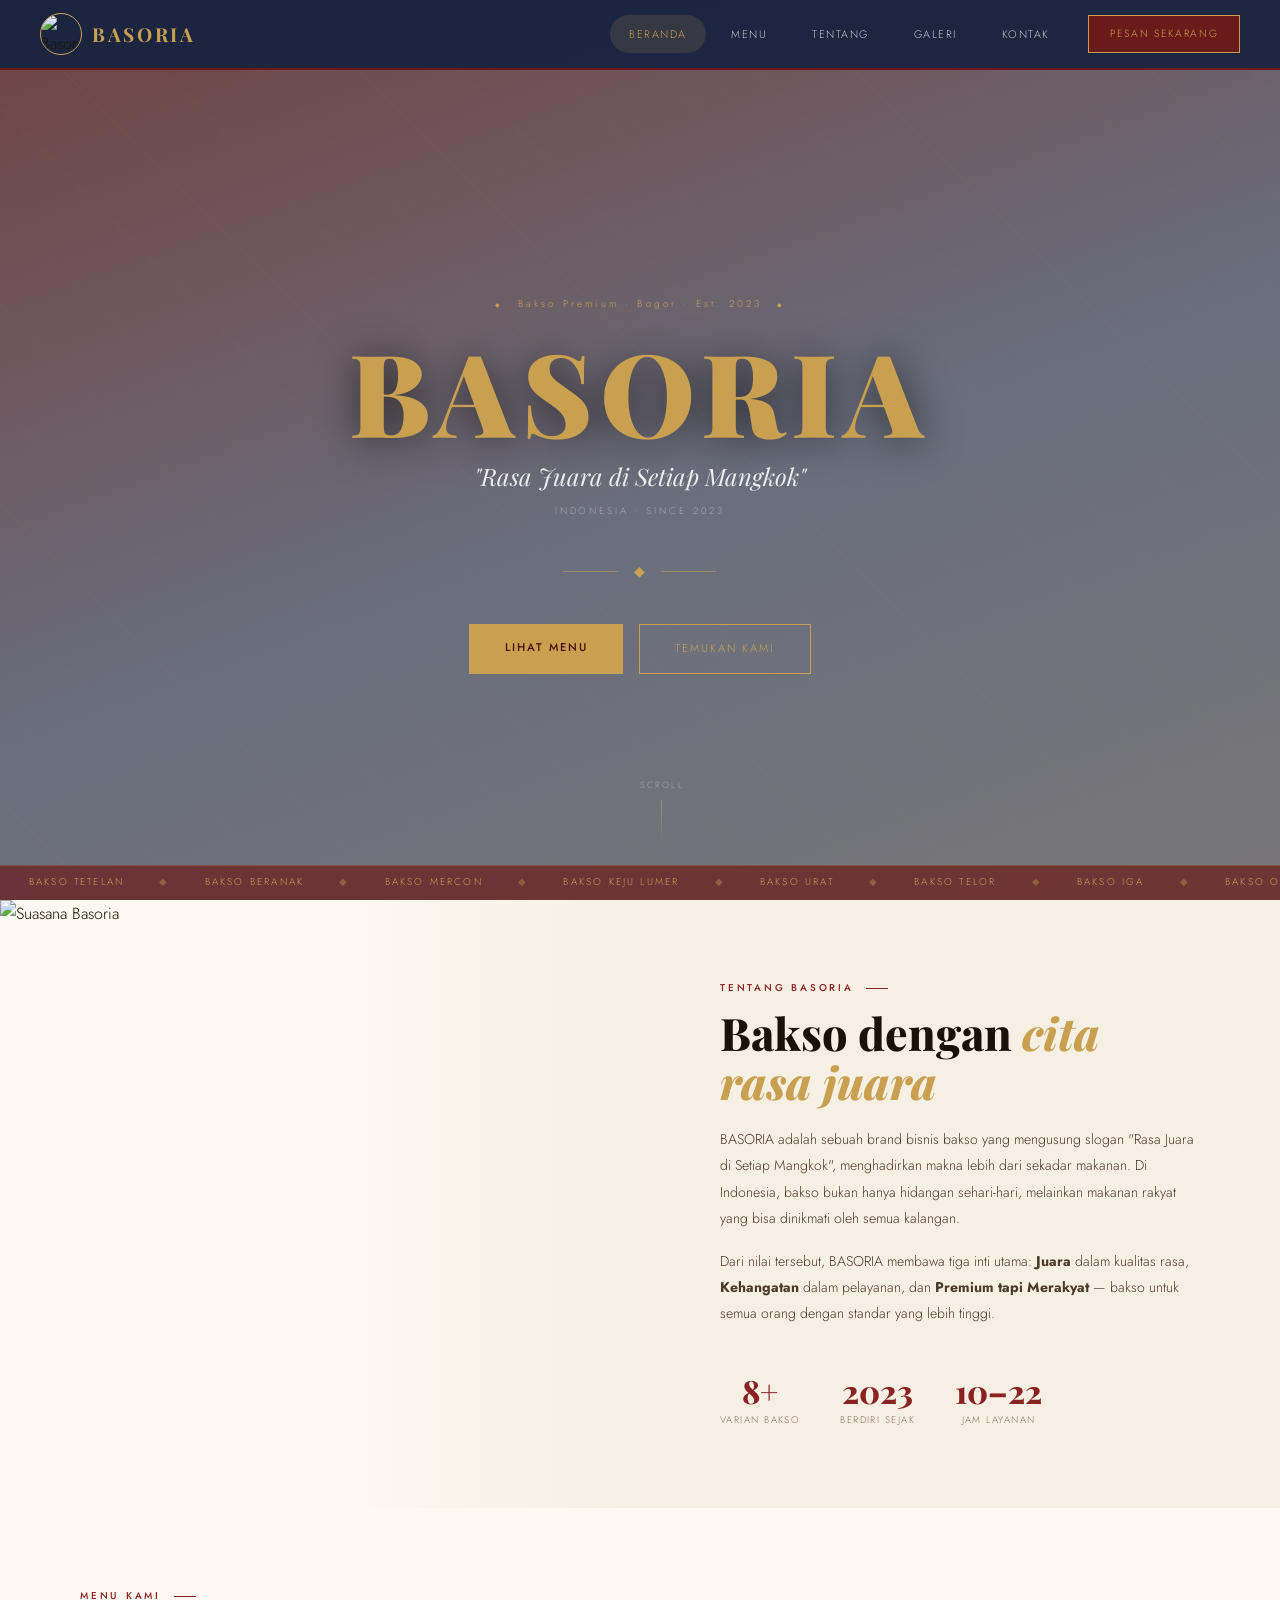
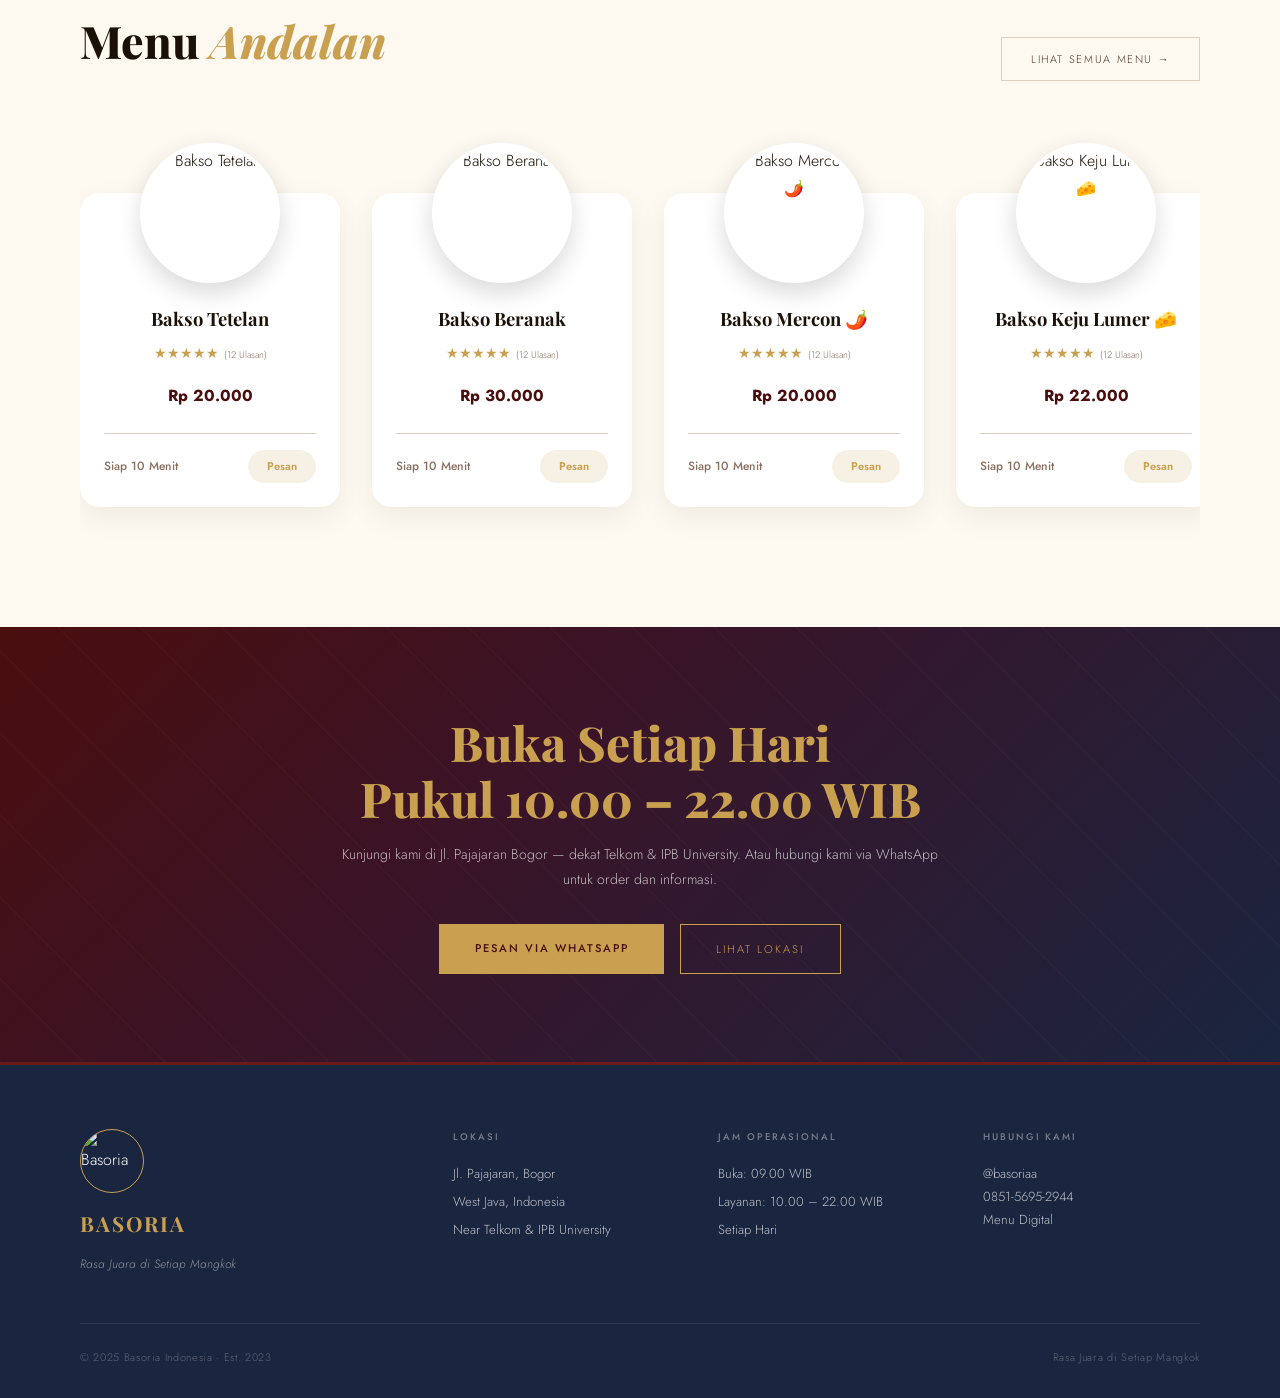
==== index.html @ 59b959d8 "first commit" ====
<!DOCTYPE html>
<html lang="id">
<head>
<meta charset="UTF-8">
<meta name="viewport" content="width=device-width, initial-scale=1.0">
<title>Basoria — Rasa Juara di Setiap Mangkok</title>
<meta name="description" content="Basoria bakso restaurant Bogor. Rasa Juara di Setiap Mangkok. Jl. Pajajaran dekat Telkom & IPB University.">
<link rel="preconnect" href="https://fonts.googleapis.com">
<link href="https://fonts.googleapis.com/css2?family=Playfair+Display:ital,wght@0,700;0,800;0,900;1,400;1,700&family=Jost:wght@300;400;500&display=swap" rel="stylesheet">
<link rel="stylesheet" href="style.css">
</head>
<body>

<!-- ── NAVBAR ── -->
<nav id="navbar">
  <a href="index.html" class="nav-logo-wrap">
    <img src="img/logo.png" alt="Basoria Logo" class="nav-logo-img">
    <span class="nav-brand-name">BASORIA</span>
  </a>
  <ul class="nav-links">
    <li><a href="index.html" class="active">BERANDA</a></li>
    <li><a href="menu.html">MENU</a></li>
    <li><a href="tentang.html">TENTANG</a></li>
    <li><a href="galeri.html">GALERI</a></li>
    <li><a href="kontak.html">KONTAK</a></li>
  </ul>
  <a href="https://wa.me/6285156952944" target="_blank" class="nav-cta">PESAN SEKARANG</a>
  <button class="nav-hamburger" id="hamburger" aria-label="Menu">
    <span></span><span></span><span></span>
  </button>
</nav>

<!-- ── HERO ── -->
<section class="hero">
  <!-- Background image (gambar_bergerak.PNG) dengan animasi zoom -->
  <div class="hero-bg"></div>
  <div class="hero-overlay"></div>
  <div class="hero-lines"></div>

  <div class="hero-content">
    <p class="hero-eyebrow">Bakso Premium · Bogor · Est. 2023</p>
    <h1 class="hero-title">BASORIA</h1>
    <p class="hero-tagline">"Rasa Juara di Setiap Mangkok"</p>
    <p class="hero-est">INDONESIA · SINCE 2023</p>
    <div class="hero-divider">
      <div class="hero-divider-line"></div>
      <span class="hero-divider-gem">◆</span>
      <div class="hero-divider-line"></div>
    </div>
    <div class="hero-cta-row">
      <a href="menu.html" class="btn-gold">LIHAT MENU</a>
      <a href="kontak.html" class="btn-outline-gold">TEMUKAN KAMI</a>
    </div>
  </div>

  <div class="hero-scroll">
    <span class="hero-scroll-label">SCROLL</span>
    <div class="hero-scroll-line"></div>
  </div>

  <!-- Marquee di bawah hero -->
  <div class="hero-marquee-wrap">
    <div class="hero-marquee-track">
      <span>BAKSO TETELAN</span><span class="dot">◆</span>
      <span>BAKSO BERANAK</span><span class="dot">◆</span>
      <span>BAKSO MERCON</span><span class="dot">◆</span>
      <span>BAKSO KEJU LUMER</span><span class="dot">◆</span>
      <span>BAKSO URAT</span><span class="dot">◆</span>
      <span>BAKSO TELOR</span><span class="dot">◆</span>
      <span>BAKSO IGA</span><span class="dot">◆</span>
      <span>BAKSO ORIGINAL</span><span class="dot">◆</span>
      <span>RASA JUARA DI SETIAP MANGKOK</span><span class="dot">◆</span>
      <span>BAKSO TETELAN</span><span class="dot">◆</span>
      <span>BAKSO BERANAK</span><span class="dot">◆</span>
      <span>BAKSO MERCON</span><span class="dot">◆</span>
      <span>BAKSO KEJU LUMER</span><span class="dot">◆</span>
      <span>BAKSO URAT</span><span class="dot">◆</span>
      <span>BAKSO TELOR</span><span class="dot">◆</span>
      <span>BAKSO IGA</span><span class="dot">◆</span>
      <span>BAKSO ORIGINAL</span><span class="dot">◆</span>
      <span>RASA JUARA DI SETIAP MANGKOK</span><span class="dot">◆</span>
    </div>
  </div>
</section>

<!-- ── ABOUT STRIP ── -->
<div class="about-strip">
  <!-- Kiri: foto suasana (gambar ke-2 = 23.png) -->
  <div class="about-strip-img">
    <img src="img/suasana.jpg" alt="Suasana Basoria">
    <div class="about-strip-img-overlay"></div>
  </div>
  <!-- Kanan: teks -->
  <div class="about-strip-body">
    <p class="eyebrow dark">TENTANG BASORIA</p>
    <h2 class="section-heading" style="margin-bottom:1.2rem;">Bakso dengan <em>cita rasa juara</em></h2>
    <p class="about-body-text">
      BASORIA adalah sebuah brand bisnis bakso yang mengusung slogan "Rasa Juara di Setiap Mangkok", menghadirkan makna lebih dari sekadar makanan. Di Indonesia, bakso bukan hanya hidangan sehari-hari, melainkan makanan rakyat yang bisa dinikmati oleh semua kalangan.
    </p>
    <p class="about-body-text">
      Dari nilai tersebut, BASORIA membawa tiga inti utama: <strong>Juara</strong> dalam kualitas rasa, <strong>Kehangatan</strong> dalam pelayanan, dan <strong>Premium tapi Merakyat</strong> — bakso untuk semua orang dengan standar yang lebih tinggi.
    </p>
    <div class="stats-row">
      <div class="stat-item"><div class="stat-num">8+</div><div class="stat-label">VARIAN BAKSO</div></div>
      <div class="stat-item"><div class="stat-num">2023</div><div class="stat-label">BERDIRI SEJAK</div></div>
      <div class="stat-item"><div class="stat-num">10–22</div><div class="stat-label">JAM LAYANAN</div></div>
    </div>
  </div>
</div>

<!-- ── MENU PREVIEW (tanpa harga) ── -->
<div class="menu-preview-section">
  <div class="menu-preview-header">
    <div>
      <p class="eyebrow dark">MENU KAMI</p>
      <h2 class="section-heading">Menu <em>Andalan</em></h2>
    </div>
    <a href="menu.html" class="btn-outline-dark">LIHAT SEMUA MENU →</a>
  </div>
  <div class="menu-preview-grid" id="dynamic-preview-container">
    <!-- Di-render oleh JavaScript dari LocalStorage (Bisa digulir horisontal) -->
  </div>
</div>

<!-- ── CTA BAND ── -->
<div class="cta-band">
  <div class="cta-band-bg"></div>
  <div class="cta-band-pattern"></div>
  <div class="cta-band-content">
    <h2>Buka Setiap Hari<br>Pukul 10.00 – 22.00 WIB</h2>
    <p>Kunjungi kami di Jl. Pajajaran Bogor — dekat Telkom &amp; IPB University. Atau hubungi kami via WhatsApp untuk order dan informasi.</p>
    <div class="cta-btn-row">
      <a href="https://wa.me/6285156952944" target="_blank" class="btn-gold">PESAN VIA WHATSAPP</a>
      <a href="kontak.html" class="btn-outline-gold">LIHAT LOKASI</a>
    </div>
  </div>
</div>

<!-- ── FOOTER ── -->
<footer class="site-footer">
  <div class="footer-grid">
    <div class="footer-brand">
      <img src="img/logo.png" alt="Basoria" class="footer-logo-img">
      <div class="footer-brand-name">BASORIA</div>
      <div class="footer-brand-tag">Rasa Juara di Setiap Mangkok</div>
    </div>
    <div class="footer-col">
      <h4>LOKASI</h4>
      <p>Jl. Pajajaran, Bogor</p>
      <p>West Java, Indonesia</p>
      <p>Near Telkom &amp; IPB University</p>
    </div>
    <div class="footer-col">
      <h4>JAM OPERASIONAL</h4>
      <p>Buka: 09.00 WIB</p>
      <p>Layanan: 10.00 – 22.00 WIB</p>
      <p>Setiap Hari</p>
    </div>
    <div class="footer-col">
      <h4>HUBUNGI KAMI</h4>
      <a href="https://instagram.com/basoriaa" target="_blank">@basoriaa</a>
      <a href="https://wa.me/6285156952944" target="_blank">0851-5695-2944</a>
      <a href="menu.html">Menu Digital</a>
    </div>
  </div>
  <div class="footer-hr"></div>
  <div class="footer-bottom">
    <span>© 2025 Basoria Indonesia · Est. 2023</span>
    <span>Rasa Juara di Setiap Mangkok</span>
  </div>
</footer>

<script src="menu-display.js"></script>
<script src="nav.js"></script>
</body>
</html>
---- style.css ----
/* ========================================
   BASORIA — style.css
   HTML + CSS utama, JS minimal
   ======================================== */

/* ── RESET ── */
*, *::before, *::after { margin: 0; padding: 0; box-sizing: border-box; }
html { scroll-behavior: smooth; }

:root {
  --maroon:      #6B1A1A;
  --maroon-dark: #4A0E0E;
  --maroon-mid:  #8B2222;
  --navy:        #1A2540;
  --navy-mid:    #243055;
  --gold:        #C9A050;
  --gold-light:  #E8C878;
  --cream:       #FDF8F0;
  --off-white:   #F5EFE4;
  --warm-gray:   #E8DDD0;
  --border:      #DDD0C0;
  --text-dark:   #1A1208;
  --text-mid:    #4A3828;
  --text-muted:  #8A7060;
  --white:       #ffffff;
  --font-display: 'Playfair Display', Georgia, serif;
  --font-body:    'Jost', sans-serif;
}

body {
  font-family: var(--font-body);
  font-weight: 300;
  color: var(--text-dark);
  background: var(--cream);
  line-height: 1.7;
  overflow-x: hidden;
}
a { text-decoration: none; color: inherit; }
img { display: block; max-width: 100%; }

/* ========================================
   NAVBAR
   ======================================== */
#navbar {
  position: fixed; top: 0; left: 0; right: 0; z-index: 1000;
  display: flex; align-items: center;
  padding: 0 2.5rem; height: 70px;
  background: rgba(26, 37, 64, 0.97);
  border-bottom: 2px solid var(--maroon);
  transition: background 0.4s;
}
#navbar.scrolled { background: rgba(74, 14, 14, 0.98); }

.nav-logo-wrap { display: flex; align-items: center; gap: 10px; margin-right: auto; text-decoration: none; }
.nav-logo-img  { width: 42px; height: 42px; border-radius: 50%; object-fit: cover; border: 1.5px solid var(--gold); }
.nav-brand-name { font-family: var(--font-display); font-size: 1.2rem; font-weight: 700; letter-spacing: 0.14em; color: var(--gold); }

.nav-links { display: flex; list-style: none; align-items: center; }
/* Sembunyikan elemen khusus mobile menu di desktop */
.mobile-nav-header, .mobile-nav-footer, .nav-links a span { display: none; }
.nav-links a {
  display: flex; align-items: center; justify-content: center;
  font-size: 0.68rem; letter-spacing: 0.14em; font-family: var(--font-body);
  color: rgba(255,255,255,0.75); 
  padding: 0 1.2rem; height: 38px;
  margin: 0 0.2rem; 
  border-radius: 20px; 
  position: relative;
  transition: color 0.3s ease;
  z-index: 1;
}
.nav-links a::before {
  content: ''; position: absolute; inset: 0;
  border-radius: 20px;
  background: rgba(201,160,80,0.15); /* Bubble gold transparant */
  transform: scale(0.5); opacity: 0;
  transition: transform 0.4s cubic-bezier(0.175, 0.885, 0.32, 1.275), opacity 0.3s ease;
  z-index: -1;
}
.nav-links a:hover, .nav-links a.active { color: var(--gold); }
.nav-links a:hover::before, .nav-links a.active::before { 
  transform: scale(1); opacity: 1; 
}

.nav-cta {
  background: var(--maroon); color: var(--gold);
  font-family: var(--font-body); font-size: 0.65rem; letter-spacing: 0.16em;
  padding: 0.55rem 1.3rem; border: 1px solid var(--gold);
  cursor: pointer; transition: background 0.2s; margin-left: 1rem;
  white-space: nowrap;
}
.nav-cta:hover { background: var(--maroon-mid); }

.nav-hamburger { display: none; flex-direction: column; gap: 5px; background: none; border: none; cursor: pointer; padding: 4px; margin-left: 0.8rem; }
.nav-hamburger span { display: block; width: 22px; height: 1.5px; background: var(--gold); transition: all 0.3s; }

/* ========================================
   HERO (index.html)
   ======================================== */
.hero {
  position: relative; height: 100vh; min-height: 580px;
  display: flex; align-items: center; justify-content: center;
  text-align: center; overflow: hidden; padding-top: 70px;
}

/* Real background image with zoom animation */
.hero-bg {
  position: absolute; inset: 0;
  background-image: url('img/hero-bg.jpg');
  background-size: cover; background-position: center;
  animation: heroBgZoom 14s ease-in-out infinite alternate;
}
@keyframes heroBgZoom { from { transform: scale(1.08); } to { transform: scale(1.0); } }

/* Dark overlay so text is readable */
.hero-overlay {
  position: absolute; inset: 0;
  background: linear-gradient(
    160deg,
    rgba(74,14,14,0.78) 0%,
    rgba(26,37,64,0.65) 55%,
    rgba(10,10,20,0.55) 100%
  );
}

/* Subtle diagonal gold lines overlay */
.hero-lines {
  position: absolute; inset: 0; pointer-events: none;
  background-image: repeating-linear-gradient(
    45deg,
    rgba(201,160,80,0.03) 0px, rgba(201,160,80,0.03) 1px,
    transparent 1px, transparent 70px
  );
}

/* Animated marquee text at bottom of hero */
.hero-marquee-wrap {
  position: absolute; bottom: 0; left: 0; right: 0;
  overflow: hidden; background: rgba(107,26,26,0.7);
  border-top: 1px solid rgba(201,160,80,0.25);
  padding: 0.55rem 0;
}
.hero-marquee-track {
  display: flex; width: max-content;
  animation: marqueeRun 22s linear infinite;
}
.hero-marquee-track span { font-size: 0.62rem; letter-spacing: 0.22em; color: var(--gold); padding: 0 1.8rem; white-space: nowrap; }
.hero-marquee-track .dot { color: rgba(201,160,80,0.4); padding: 0 0.4rem; }
@keyframes marqueeRun { from { transform: translateX(0); } to { transform: translateX(-50%); } }

/* Hero content */
.hero-content { position: relative; z-index: 2; color: white; max-width: 680px; padding: 1rem; }

.hero-eyebrow {
  font-size: 0.62rem; letter-spacing: 0.32em; color: var(--gold);
  display: flex; align-items: center; justify-content: center; gap: 0.9rem;
  margin-bottom: 1.5rem;
  animation: fadeUp 1s 0.2s both;
}
.hero-eyebrow::before, .hero-eyebrow::after { content: '◆'; font-size: 0.38rem; }

.hero-title {
  font-family: var(--font-display);
  font-size: clamp(3.8rem, 9vw, 7.5rem);
  font-weight: 900; line-height: 0.92; letter-spacing: 0.06em;
  color: var(--gold);
  text-shadow: 0 3px 40px rgba(0,0,0,0.6);
  margin-bottom: 0.8rem;
  animation: fadeUp 1s 0.35s both;
}
.hero-tagline {
  font-family: var(--font-display);
  font-size: clamp(1rem, 2.5vw, 1.5rem);
  font-style: italic; font-weight: 400;
  color: rgba(255,255,255,0.88); margin-bottom: 0.4rem;
  animation: fadeUp 1s 0.5s both;
}
.hero-est {
  font-size: 0.6rem; letter-spacing: 0.3em; color: rgba(255,255,255,0.4);
  margin-bottom: 2.5rem;
  animation: fadeUp 1s 0.6s both;
}
.hero-divider {
  display: flex; align-items: center; justify-content: center; gap: 1rem;
  margin-bottom: 2.5rem;
  animation: fadeUp 1s 0.65s both;
}
.hero-divider-line { width: 55px; height: 1px; background: rgba(201,160,80,0.5); }
.hero-divider-gem { color: var(--gold); font-size: 0.9rem; }

.hero-cta-row {
  display: flex; gap: 1rem; justify-content: center; flex-wrap: wrap;
  animation: fadeUp 1s 0.8s both;
}

/* Scroll indicator */
.hero-scroll {
  position: absolute; bottom: 3.5rem; left: 50%; transform: translateX(-50%);
  z-index: 2; display: flex; flex-direction: column; align-items: center; gap: 0.5rem;
  animation: fadeUp 1s 1.1s both;
}
.hero-scroll-label { font-size: 0.56rem; letter-spacing: 0.25em; color: rgba(255,255,255,0.35); }
.hero-scroll-line {
  width: 1px; height: 44px;
  background: linear-gradient(to bottom, rgba(201,160,80,0.6), transparent);
  animation: scrollPulse 2s ease-in-out infinite;
}
@keyframes scrollPulse { 0%,100%{opacity:0.4} 50%{opacity:1} }

@keyframes fadeUp { from{opacity:0;transform:translateY(26px)} to{opacity:1;transform:translateY(0)} }

/* ========================================
   BUTTONS
   ======================================== */
.btn-gold {
  display: inline-block; background: var(--gold); color: var(--maroon-dark);
  font-family: var(--font-body); font-size: 0.7rem; letter-spacing: 0.18em; font-weight: 500;
  padding: 0.9rem 2.2rem; border: none; cursor: pointer; transition: background 0.2s, transform 0.2s;
}
.btn-gold:hover { background: var(--gold-light); transform: translateY(-2px); }

.btn-outline-gold {
  display: inline-block; border: 1px solid var(--gold); color: var(--gold);
  font-family: var(--font-body); font-size: 0.7rem; letter-spacing: 0.18em;
  padding: 0.9rem 2.2rem; transition: background 0.2s;
}
.btn-outline-gold:hover { background: rgba(201,160,80,0.12); }

.btn-maroon {
  display: inline-block; background: var(--maroon); color: var(--gold);
  font-family: var(--font-body); font-size: 0.7rem; letter-spacing: 0.18em; font-weight: 500;
  padding: 0.9rem 2.2rem; border: 1px solid rgba(201,160,80,0.3); cursor: pointer; transition: background 0.2s;
}
.btn-maroon:hover { background: var(--maroon-mid); }

.btn-outline-dark {
  display: inline-block; border: 1px solid var(--border); color: var(--text-mid);
  font-family: var(--font-body); font-size: 0.68rem; letter-spacing: 0.15em;
  padding: 0.75rem 1.8rem; transition: all 0.2s;
}
.btn-outline-dark:hover { background: var(--text-dark); color: white; }

/* ========================================
   MARQUEE STRIP (standalone)
   ======================================== */
.marquee-strip {
  background: var(--maroon); overflow: hidden;
  padding: 0.88rem 0;
  border-top: 1px solid rgba(201,160,80,0.3);
  border-bottom: 1px solid rgba(201,160,80,0.3);
}
.marquee-track { display: flex; width: max-content; animation: marqueeRun 26s linear infinite; }
.marquee-track span { font-size: 0.62rem; letter-spacing: 0.22em; color: var(--gold); padding: 0 1.8rem; white-space: nowrap; }
.marquee-track .dot { color: rgba(201,160,80,0.4); padding: 0 0.4rem; }

/* ========================================
   PAGE BANNER (sub pages)
   ======================================== */
.page-banner {
  position: relative; height: 50vh; min-height: 360px;
  display: flex; align-items: flex-end;
  padding: 3.5rem 5rem; margin-top: 70px; overflow: hidden;
}
.page-banner-img {
  position: absolute; inset: 0;
  width: 100%; height: 100%; object-fit: cover;
  transform: scale(1.06); transition: transform 8s ease;
}
.page-banner-img.loaded { transform: scale(1); }
.page-banner-overlay {
  position: absolute; inset: 0;
  background: linear-gradient(to right, rgba(74,14,14,0.85) 0%, rgba(26,37,64,0.65) 60%, rgba(10,10,20,0.40) 100%);
}
.page-banner-fallback {
  position: absolute; inset: 0;
  background: linear-gradient(135deg, var(--maroon-dark) 0%, #3A1428 50%, var(--navy) 100%);
}
.page-banner-content { position: relative; z-index: 2; color: white; }
.page-banner-eyebrow {
  font-size: 0.62rem; letter-spacing: 0.28em; color: var(--gold);
  margin-bottom: 0.7rem; display: flex; align-items: center; gap: 0.8rem;
}
.page-banner-eyebrow::before { content: ''; display: block; width: 22px; height: 1px; background: var(--gold); }
.page-banner-title {
  font-family: var(--font-display);
  font-size: clamp(2.4rem, 5vw, 4.5rem);
  font-weight: 800; line-height: 1.05; color: white;
}
.page-banner-title em { font-style: italic; color: var(--gold); }

/* ========================================
   SECTION UTILITIES
   ======================================== */
.section-cream    { padding: 5rem; background: var(--cream); }
.section-white    { padding: 5rem; background: var(--white); }
.section-offwhite { padding: 5rem; background: var(--off-white); }
.section-maroon   { padding: 5rem; background: var(--maroon-dark); color: white; }
.section-navy     { padding: 5rem; background: var(--navy); color: white; }

.eyebrow {
  font-size: 0.62rem; letter-spacing: 0.28em; color: var(--gold);
  font-weight: 500; margin-bottom: 0.7rem;
  display: flex; align-items: center; gap: 0.8rem;
}
.eyebrow::after { content: ''; display: block; width: 22px; height: 1px; background: var(--gold); }
.eyebrow.dark { color: var(--maroon-mid); }
.eyebrow.dark::after { background: var(--maroon-mid); }

.section-heading {
  font-family: var(--font-display);
  font-size: clamp(2rem, 3.5vw, 2.9rem);
  font-weight: 800; line-height: 1.1; margin-bottom: 1rem;
}
.section-heading em { font-style: italic; color: var(--gold); }
.section-heading.light { color: white; }

/* ========================================
   HOME — ABOUT STRIP
   ======================================== */
.about-strip { display: grid; grid-template-columns: 1fr 1fr; min-height: 520px; }

.about-strip-img {
  position: relative; overflow: hidden;
}
.about-strip-img img {
  width: 100%; height: 100%; object-fit: cover;
  transition: transform 6s ease;
}
.about-strip-img:hover img { transform: scale(1.04); }
.about-strip-img-overlay {
  position: absolute; inset: 0;
  background: linear-gradient(to right, transparent 55%, var(--off-white) 100%);
  pointer-events: none;
}

.about-strip-body {
  padding: 5rem; background: var(--off-white);
  display: flex; flex-direction: column; justify-content: center;
}
.about-body-text { font-size: 0.88rem; color: var(--text-mid); line-height: 1.88; margin-bottom: 1rem; }

.stats-row { display: flex; gap: 2.5rem; margin-top: 2rem; }
.stat-item { text-align: center; }
.stat-num { font-family: var(--font-display); font-size: 2rem; font-weight: 800; color: var(--maroon-mid); line-height: 1; }
.stat-label { font-size: 0.6rem; letter-spacing: 0.15em; color: var(--text-muted); margin-top: 0.3rem; }

/* ========================================
   HOME — MENU PREVIEW (no price)
   ======================================== */
.menu-preview-section { padding: 5rem; background: var(--cream); }
.menu-preview-header {
  display: flex; justify-content: space-between; align-items: flex-end; margin-bottom: 3rem;
}
.menu-preview-grid { 
  display: flex; 
  gap: 2rem; 
  overflow-x: auto; 
  padding-bottom: 2.5rem;
  padding-top: 4rem; /* Ruang untuk gambar yang mencuat */
  scroll-snap-type: x mandatory;
  scroll-behavior: smooth;
  -webkit-overflow-scrolling: touch;
  scrollbar-width: none; /* Firefox */
  -ms-overflow-style: none; /* IE/Edge */
}
.menu-preview-grid::-webkit-scrollbar { display: none; /* Chrome/Safari */ }

.menu-card-preview {
  flex: 0 0 260px;
  scroll-snap-align: center;
  background: white; 
  border-radius: 20px;
  box-shadow: 0 10px 30px rgba(0,0,0,0.06);
  transition: transform 0.4s ease, box-shadow 0.4s ease;
  display: flex;
  flex-direction: column;
  align-items: center;
  text-align: center;
  position: relative;
}
.menu-card-preview:hover { transform: translateY(-8px); box-shadow: 0 18px 40px rgba(107,26,26,0.12); }

.menu-card-preview-img {
  width: 140px; 
  height: 140px; 
  border-radius: 50%;
  margin-top: -50px; /* Memuat gambar keluar dari card! */
  box-shadow: 0 10px 25px rgba(0,0,0,0.15);
  background: white;
  border: 4px solid white;
  overflow: hidden;
  position: relative;
  z-index: 2;
}
.menu-card-preview-img img {
  width: 100%; height: 100%; object-fit: cover;
  transition: transform 0.6s ease;
}
.menu-card-preview:hover .menu-card-preview-img img { transform: scale(1.1); }

.menu-card-preview-body { padding: 1.2rem 1.5rem 1.5rem; width: 100%; }

.menu-card-preview-name {
  font-family: var(--font-display); font-size: 1.15rem; font-weight: 700;
  color: var(--text-dark); margin-bottom: 0.3rem;
}
.mcp-stars { margin-bottom: 1rem; }
.mcp-price { font-size: 1rem; font-weight: 700; color: var(--maroon-dark); margin-bottom: 1.5rem; }

.mcp-footer {
  display: flex; justify-content: space-between; align-items: center;
  border-top: 1px solid var(--border); padding-top: 1rem;
}
.mcp-time { font-size: 0.75rem; color: var(--text-muted); font-weight: 500; }
.mcp-btn {
  background: rgba(201,160,80,0.15); color: var(--gold);
  font-weight: 600; font-size: 0.7rem; padding: 0.45rem 1.2rem;
  border-radius: 20px; transition: all 0.3s ease;
}
.mcp-btn:hover { background: var(--gold); color: white; }
.badge {
  display: inline-block; font-size: 0.55rem; letter-spacing: 0.15em;
  padding: 2px 8px; margin-top: 0.6rem;
}
.badge-red   { background: var(--maroon);    color: var(--gold); }
.badge-navy  { background: var(--navy);      color: var(--gold-light); }
.badge-gold  { background: var(--gold);      color: var(--maroon-dark); }

/* ========================================
   CTA BAND
   ======================================== */
.cta-band {
  position: relative; padding: 5.5rem 3rem;
  display: flex; align-items: center; justify-content: center;
  text-align: center; overflow: hidden;
}
.cta-band-bg {
  position: absolute; inset: 0;
  background: linear-gradient(135deg, var(--maroon-dark) 0%, #3A1428 40%, var(--navy) 100%);
}
.cta-band-pattern {
  position: absolute; inset: 0; opacity: 0.06;
  background-image: repeating-linear-gradient(45deg, var(--gold) 0, var(--gold) 1px, transparent 1px, transparent 58px);
}
.cta-band-content { position: relative; z-index: 2; color: white; max-width: 620px; }
.cta-band-content h2 {
  font-family: var(--font-display);
  font-size: clamp(1.8rem, 4vw, 3rem); font-weight: 800;
  color: var(--gold); line-height: 1.15; margin-bottom: 1rem;
}
.cta-band-content p { font-size: 0.88rem; color: rgba(255,255,255,0.7); line-height: 1.8; margin-bottom: 2rem; }
.cta-btn-row { display: flex; gap: 1rem; justify-content: center; flex-wrap: wrap; }

/* ========================================
   FULL MENU PAGE
   ======================================== */
.menu-tabs { display: flex; gap: 0; border-bottom: 2px solid var(--warm-gray); margin-bottom: 3rem; }
.tab-btn {
  font-family: var(--font-body); font-size: 0.68rem; letter-spacing: 0.14em;
  padding: 1rem 1.8rem; border: none; background: none; cursor: pointer;
  color: var(--text-muted); border-bottom: 2px solid transparent; margin-bottom: -2px;
  transition: all 0.2s;
}
.tab-btn.active, .tab-btn:hover { color: var(--maroon-mid); border-bottom-color: var(--maroon); }

.menu-full-grid { 
  display: grid; 
  grid-template-columns: repeat(auto-fill, minmax(260px, 1fr)); 
  gap: 4rem 2.5rem; /* Menambah gap vertikal untuk ruang gambar mencuat */
  background: transparent; 
  padding-top: 3.5rem; /* Ruang untuk baris pertama agar gambar tidak terpotong */
}
.menu-full-card { 
  background: white; 
  border-radius: 20px;
  border: 1px solid rgba(0,0,0,0.04);
  box-shadow: 0 4px 20px rgba(0,0,0,0.04);
  transition: transform 0.4s cubic-bezier(0.16, 1, 0.3, 1), box-shadow 0.4s ease; 
  display: flex;
  flex-direction: column;
  align-items: center;
  text-align: center;
  position: relative;
}
.menu-full-card:hover { 
  transform: translateY(-8px); 
  box-shadow: 0 18px 40px rgba(107,26,26,0.12); 
}
.menu-full-card-img {
  width: 130px; 
  height: 130px; 
  border-radius: 50%;
  margin-top: -45px; /* Gambar mencuat */
  box-shadow: 0 10px 25px rgba(0,0,0,0.15);
  background: white;
  border: 4px solid white;
  overflow: hidden;
  position: relative;
  z-index: 2;
}
.menu-full-card-img img { 
  width: 100%; height: 100%; object-fit: cover; 
  transition: transform 0.6s ease; 
}
.menu-full-card:hover .menu-full-card-img img { transform: scale(1.1); }

.menu-full-card-body { padding: 1.2rem 1.5rem 1.5rem; width: 100%; }

.mfc-top { display: flex; flex-direction: column; align-items: center; margin-bottom: 0.8rem; }
.mfc-name { font-family: var(--font-display); font-size: 1.2rem; font-weight: 700; line-height: 1.2; color: var(--text-dark); margin-bottom: 0.5rem; }
.mfc-price { font-size: 1rem; font-weight: 700; color: var(--maroon-dark); margin-bottom: 0.8rem; }
.mfc-desc { font-size: 0.78rem; color: var(--text-muted); line-height: 1.6; margin-bottom: 1rem; min-height: 2.5rem; }

.mfc-footer {
  display: flex; justify-content: space-between; align-items: center;
  border-top: 1px solid var(--border); padding-top: 1rem; margin-top: 0.5rem;
}
.mfc-time { font-size: 0.72rem; color: var(--text-muted); font-weight: 500; }
.mfc-btn {
  background: rgba(201,160,80,0.15); color: var(--gold);
  font-weight: 600; font-size: 0.7rem; padding: 0.4rem 1rem;
  border-radius: 20px; transition: all 0.3s ease;
}
.mfc-btn:hover { background: var(--gold); color: white; }

/* Menu list style (topping + minuman) */
.menu-list-row {
  display: flex; justify-content: space-between; align-items: center;
  padding: 1.2rem 1rem; border-bottom: 1px solid var(--border);
  transition: background 0.3s ease, padding-left 0.3s ease, box-shadow 0.3s ease;
  border-radius: 8px; margin-bottom: 0.4rem;
}
.menu-list-row:last-child { border-bottom: 1px solid var(--border); }
.menu-list-row:hover {
  background: white;
  padding-left: 1.5rem;
  box-shadow: 0 6px 15px rgba(0,0,0,0.05);
  border-color: transparent;
}
.menu-list-name { font-family: var(--font-display); font-size: 1.1rem; font-weight: 600; color: var(--maroon-dark); }
.menu-list-price { font-size: 0.85rem; font-weight: 500; color: var(--maroon-dark); background: rgba(201,160,80,0.2); padding: 0.3rem 0.7rem; border-radius: 12px; }

/* ========================================
   ABOUT PAGE — SPLIT CONTENT
   ======================================== */
.about-content-split { display: grid; grid-template-columns: 1fr 1fr; gap: 5rem; align-items: center; }

.about-img-frame { position: relative; }
.about-img-frame img { width: 100%; aspect-ratio: 4/5; object-fit: cover; display: block; }
.about-img-frame::after {
  content: ''; position: absolute;
  top: 1.2rem; left: 1.2rem; right: -1.2rem; bottom: -1.2rem;
  border: 1px solid var(--border); z-index: -1;
}

.about-body-full h2 { font-family: var(--font-display); font-size: clamp(1.8rem,3vw,2.6rem); font-weight: 800; line-height: 1.15; margin-bottom: 1.5rem; }
.about-body-full h2 em { font-style: italic; color: var(--gold); }
.about-body-full p { font-size: 0.88rem; color: var(--text-mid); line-height: 1.88; margin-bottom: 1rem; }

.values-grid { display: grid; grid-template-columns: repeat(3,1fr); gap: 1.5rem; margin-top: 2rem; }
.value-card { padding: 1.8rem; border: 1px solid rgba(201,160,80,0.2); text-align: center; }
.value-icon { font-size: 1.8rem; margin-bottom: 0.8rem; }
.value-title { font-family: var(--font-display); font-size: 1.1rem; font-weight: 700; color: var(--gold); margin-bottom: 0.6rem; }
.value-text  { font-size: 0.8rem; color: rgba(255,255,255,0.65); line-height: 1.7; }

.stats-band { display: grid; grid-template-columns: repeat(4,1fr); gap: 2rem; text-align: center; }
.stats-band-item .num { font-family: var(--font-display); font-size: 2.8rem; font-weight: 800; color: var(--gold); line-height: 1; }
.stats-band-item .lbl { font-size: 0.62rem; letter-spacing: 0.2em; color: rgba(255,255,255,0.45); margin-top: 0.4rem; }

/* ========================================
   GALLERY PAGE (PINTEREST MASONRY LAYOUT)
   ======================================== */
.gallery-grid {
  display: block; 
  column-count: 3; 
  column-gap: 1.2rem;
  background: transparent;
}
.gallery-cell { 
  break-inside: avoid; 
  margin-bottom: 1.2rem; 
  border-radius: 12px;
  overflow: hidden; 
  background: var(--warm-gray); 
  box-shadow: 0 6px 20px rgba(0,0,0,0.06);
}
.gallery-cell img {
  width: 100%; height: auto; display: block;
  transition: transform 0.5s ease, opacity 0.3s;
}
.gallery-cell:hover img { transform: scale(1.06); opacity: 0.9; }

/* ========================================
   CONTACT PAGE
   ======================================== */
.contact-row {
  display: grid;
  grid-template-columns: 1fr 1fr;
  gap: 4rem;
  align-items: center;
  max-width: 1100px;
  margin: 0 auto 8rem;
}
.contact-row.reverse { direction: rtl; }
.contact-row.reverse > * { direction: ltr; }

.contact-media {
  background: var(--off-white);
  padding: 2.5rem;
  border-radius: 40px;
  display: flex;
  justify-content: center;
  align-items: center;
}
.contact-media-inner {
  width: 100%;
  border-radius: 20px;
  overflow: hidden;
  box-shadow: 0 20px 40px rgba(0,0,0,0.1);
  background: white;
}
.contact-media img { width: 100%; display: block; }

.contact-text h2 {
  font-family: var(--font-display);
  font-size: 2.6rem;
  font-weight: 800;
  color: var(--text-dark);
  line-height: 1.1;
  margin-bottom: 1.5rem;
}
.contact-text p {
  font-size: 1rem;
  color: var(--text-muted);
  line-height: 1.7;
  margin-bottom: 2rem;
}
.contact-btn {
  display: inline-block;
  background: var(--maroon);
  color: var(--gold);
  padding: 0.8rem 2rem;
  border-radius: 30px;
  font-weight: 700;
  font-size: 0.8rem;
  letter-spacing: 0.05em;
  transition: transform 0.3s ease;
}
.contact-btn:hover { transform: scale(1.05); background: var(--maroon-dark); }

/* Form Styles untuk Kontak */
.form-group { margin-bottom: 1.5rem; text-align: left; }
.form-group label { display: block; font-size: 0.7rem; letter-spacing: 0.1em; color: var(--text-muted); margin-bottom: 0.6rem; font-weight: 600; text-transform: uppercase; }
.form-group input,
.form-group textarea,
.form-group select {
  width: 100%; padding: 1rem 1.2rem; display: block;
  border: 1px solid rgba(0,0,0,0.08); background: #fbfbfb;
  border-radius: 12px;
  font-family: var(--font-body); font-size: 0.95rem;
  color: var(--text-dark); outline: none; transition: all 0.3s ease;
  box-sizing: border-box;
}
.form-group input:focus,
.form-group textarea:focus,
.form-group select:focus { 
  border-color: var(--maroon-mid); 
  background: white;
  box-shadow: 0 5px 15px rgba(107,26,26,0.05);
}
.btn-submit-full {
  width: 100%; padding: 1.1rem; background: var(--maroon); color: var(--gold);
  border: none; cursor: pointer; border-radius: 12px;
  font-family: var(--font-body); font-size: 0.75rem; letter-spacing: 0.15em; font-weight: 700;
  transition: all 0.3s ease; margin-top: 1rem;
}
.btn-submit-full:hover { background: var(--maroon-dark); transform: translateY(-2px); box-shadow: 0 8px 20px rgba(107,26,26,0.2); }

@media (max-width: 960px) {
  .contact-row, .contact-row.reverse { grid-template-columns: 1fr; gap: 2rem; direction: ltr; margin-bottom: 4rem; }
  .contact-media { padding: 1.5rem; border-radius: 24px; }
  .contact-text h2 { font-size: 2rem; }
}


/* Map Card UI */
.map-card {
  max-width: 1000px;
  margin: 0 auto;
  border-radius: 20px;
  overflow: hidden;
  box-shadow: 0 10px 40px rgba(0,0,0,0.08);
  border: 1px solid rgba(0,0,0,0.04);
  transition: transform 0.4s ease, box-shadow 0.4s ease;
}
.map-card:hover {
  transform: translateY(-5px);
  box-shadow: 0 15px 50px rgba(107,26,26,0.12);
}

/* ========================================
   FOOTER
   ======================================== */
.site-footer {
  background: var(--navy); color: white;
  padding: 4rem 5rem 2rem;
  border-top: 3px solid var(--maroon);
}
.footer-grid { display: grid; grid-template-columns: 1.5fr 1fr 1fr 1fr; gap: 3rem; margin-bottom: 3rem; }
.footer-brand { display: flex; flex-direction: column; gap: 0.8rem; }
.footer-logo-img { width: 64px; height: 64px; border-radius: 50%; object-fit: cover; border: 1.5px solid var(--gold); }
.footer-brand-name { font-family: var(--font-display); font-size: 1.3rem; font-weight: 700; color: var(--gold); letter-spacing: 0.1em; }
.footer-brand-tag  { font-size: 0.75rem; color: rgba(255,255,255,0.5); font-style: italic; }
.footer-col h4 { font-size: 0.6rem; letter-spacing: 0.2em; color: rgba(255,255,255,0.4); margin-bottom: 1.1rem; font-weight: 500; }
.footer-col p   { font-size: 0.82rem; color: rgba(255,255,255,0.72); line-height: 1.75; margin-bottom: 0.3rem; }
.footer-col a   { display: block; font-size: 0.82rem; color: rgba(255,255,255,0.72); line-height: 1.75; transition: color 0.2s; }
.footer-col a:hover { color: var(--gold); }
.footer-hr      { height: 1px; background: rgba(255,255,255,0.08); margin-bottom: 1.5rem; }
.footer-bottom  { display: flex; justify-content: space-between; font-size: 0.68rem; color: rgba(255,255,255,0.3); letter-spacing: 0.06em; }

/* ========================================
   RESPONSIVE
   ======================================== */
/* Backdrop Overlay */
.nav-overlay {
  position: fixed; inset: 0;
  background: rgba(0,0,0,0.6);
  z-index: 950;
  opacity: 0; pointer-events: none;
  transition: opacity 0.4s ease;
}
.nav-overlay.active { opacity: 1; pointer-events: auto; }

@media (max-width: 960px) {
  #navbar { padding: 0 1.2rem; }
  
  .nav-links { 
    display: flex; flex-direction: column;
    position: fixed; top: 0; right: -100%; bottom: 0;
    width: 85%; max-width: 380px;
    background: white; 
    z-index: 1001;
    padding: 2rem;
    transition: right 0.5s cubic-bezier(0.16, 1, 0.3, 1);
    box-shadow: -10px 0 30px rgba(0,0,0,0.1);
    list-style: none; /* Reset list style */
  }
  .nav-links.open { right: 0; }
  
  /* Mobile Header inside Side Drawer */
  .nav-links li.mobile-nav-header {
    display: flex; justify-content: space-between; align-items: center;
    margin-bottom: 2.5rem; width: 100%;
    list-style: none;
  }
  .nav-links li.mobile-nav-header .nav-brand-name { color: var(--maroon-dark); font-size: 1.2rem; line-height: 1; margin: 0; }
  .close-btn { 
    background: none; border: none; font-size: 2rem; color: var(--text-dark); cursor: pointer; padding: 0;
    line-height: 1; display: flex; align-items: center; justify-content: center; height: 1.2rem;
  }

  .nav-links li { width: 100%; list-style: none; }
  .nav-links a { 
    display: flex; justify-content: space-between; align-items: center;
    height: auto; padding: 1.2rem 1rem; margin: 0; border-radius: 12px; 
    border-bottom: 1px solid rgba(0,0,0,0.05);
    font-size: 1.4rem; font-weight: 500; font-family: var(--font-display);
    color: var(--text-dark); letter-spacing: 0; transition: all 0.3s ease;
    cursor: pointer; /* Ensure cursor is pointer */
  }
  .nav-links li { width: 100%; list-style: none; display: block; }
  .nav-links a span { display: inline; font-size: 1.8rem; font-weight: 300; color: rgba(0,0,0,0.2); }
  .nav-links a::before { display: none; }
  .nav-links a:hover, .nav-links a.active { 
    background: rgba(107,26,26,0.05); 
    color: var(--maroon); 
    padding-left: 1.5rem;
  }
  
  /* Mobile Footer inside Side Drawer */
  .nav-links li.mobile-nav-footer {
    display: block; margin-top: auto; padding-top: 2rem;
    list-style: none;
  }
  .nav-links li.mobile-nav-footer p { font-size: 0.85rem; color: var(--text-muted); line-height: 1.6; margin-bottom: 2rem; text-align: left; }
  .mobile-nav-btns { display: flex; gap: 1rem; }
  .mobile-nav-btns a { 
    flex: 1; justify-content: center; font-size: 0.75rem; padding: 0.8rem; border-radius: 25px; 
    font-family: var(--font-body); font-weight: 600; border: 1px solid var(--border);
    height: auto; border-bottom: none; /* override previous a styles */
  }
  .mobile-nav-btns a:hover { padding-left: 0.8rem; background: var(--off-white); }
  .btn-join { background: var(--maroon-dark); color: white !important; border: none !important; }
  .btn-signin { background: white; color: var(--text-dark) !important; }

  .nav-hamburger { display: flex; z-index: 1002; }
  .nav-cta { font-size: 0.6rem; padding: 0.45rem 0.9rem; margin-right: 1rem; z-index: 1002; }
  
  .hero-title { font-size: clamp(3rem,10vw,5rem); }
  .about-strip { grid-template-columns: 1fr; }
  .about-strip-img { height: 300px; }
  .about-strip-img-overlay { background: linear-gradient(to bottom, transparent 60%, var(--off-white) 100%); }
  .about-strip-body { padding: 3rem 1.5rem; }
  .menu-preview-section, .section-cream, .section-white, .section-offwhite, .section-maroon, .section-navy { padding: 3rem 1.5rem; }
  .menu-preview-header { flex-direction: column; align-items: flex-start; gap: 1rem; }
  .menu-full-grid { grid-template-columns: 1fr; }
  .about-content-split { grid-template-columns: 1fr; gap: 2.5rem; }
  .about-img-frame::after { display: none; }
  .values-grid { grid-template-columns: 1fr; }
  .stats-band { grid-template-columns: repeat(2,1fr); }
  .gallery-grid { column-count: 2; }
  .contact-split { grid-template-columns: 1fr; }
  .contact-info, .contact-form-wrap { padding: 3rem 1.5rem; }
  .site-footer { padding: 3rem 1.5rem 1.5rem; }
  .footer-grid { grid-template-columns: 1fr 1fr; gap: 2rem; }
  .page-banner { padding: 3rem 1.5rem; }
}

body.no-scroll { overflow: hidden; }
body.no-scroll .nav-hamburger,
body.no-scroll .nav-cta {
  opacity: 0;
  pointer-events: none;
  transition: opacity 0.3s ease;
}
@media (max-width: 540px) {
  .footer-grid { grid-template-columns: 1fr; }
  .stats-band { grid-template-columns: repeat(2,1fr); gap: 1.2rem; }
  .gallery-grid { column-count: 1; }
}

/* ========================================
   ANIMATIONS
   ======================================== */
.fade-up {
  opacity: 0;
  transform: translateY(30px);
  transition: opacity 0.8s cubic-bezier(0.16, 1, 0.3, 1), transform 0.8s cubic-bezier(0.16, 1, 0.3, 1);
}
.fade-up.visible {
  opacity: 1;
  transform: translateY(0);
}

/* Delay modifiers */
.delay-100 { transition-delay: 100ms; }
.delay-200 { transition-delay: 200ms; }
.delay-300 { transition-delay: 300ms; }

/* ========================================
   ADMIN DASHBOARD STYLES
   ======================================== */
.admin-container {
  padding: 8rem 5rem 5rem;
  background: var(--cream);
  min-height: 100vh;
}
.admin-header {
  display: flex;
  justify-content: space-between;
  align-items: center;
  margin-bottom: 2rem;
}
.admin-card {
  background: white;
  border: 1px solid var(--border);
  padding: 2rem;
  margin-bottom: 2rem;
}
.admin-table {
  width: 100%;
  border-collapse: collapse;
  font-size: 0.85rem;
}
.admin-table th, .admin-table td {
  padding: 1rem;
  text-align: left;
  border-bottom: 1px solid var(--border);
}
.admin-table th {
  background: var(--off-white);
  font-weight: 500;
  color: var(--maroon-mid);
  letter-spacing: 0.05em;
}
.admin-table td img {
  width: 50px;
  height: 50px;
  object-fit: cover;
  border-radius: 4px;
}
.action-btn {
  padding: 0.4rem 0.8rem;
  font-size: 0.7rem;
  cursor: pointer;
  border: none;
  font-family: var(--font-body);
  letter-spacing: 0.1em;
}
.btn-edit { background: var(--navy); color: white; margin-right: 0.5rem; }
.btn-delete { background: var(--maroon); color: white; }

.modal {
  display: none;
  position: fixed; inset: 0;
  background: rgba(0,0,0,0.6);
  z-index: 1000;
  align-items: center;
  justify-content: center;
}
.modal.active { display: flex; }
.modal-content {
  background: white;
  padding: 2rem;
  width: 100%;
  max-width: 500px;
  border-top: 4px solid var(--maroon);
}
.modal-content h3 {
  font-family: var(--font-display);
  font-size: 1.5rem;
  margin-bottom: 1.5rem;
}
.btn-row { display: flex; gap: 1rem; margin-top: 1.5rem; }
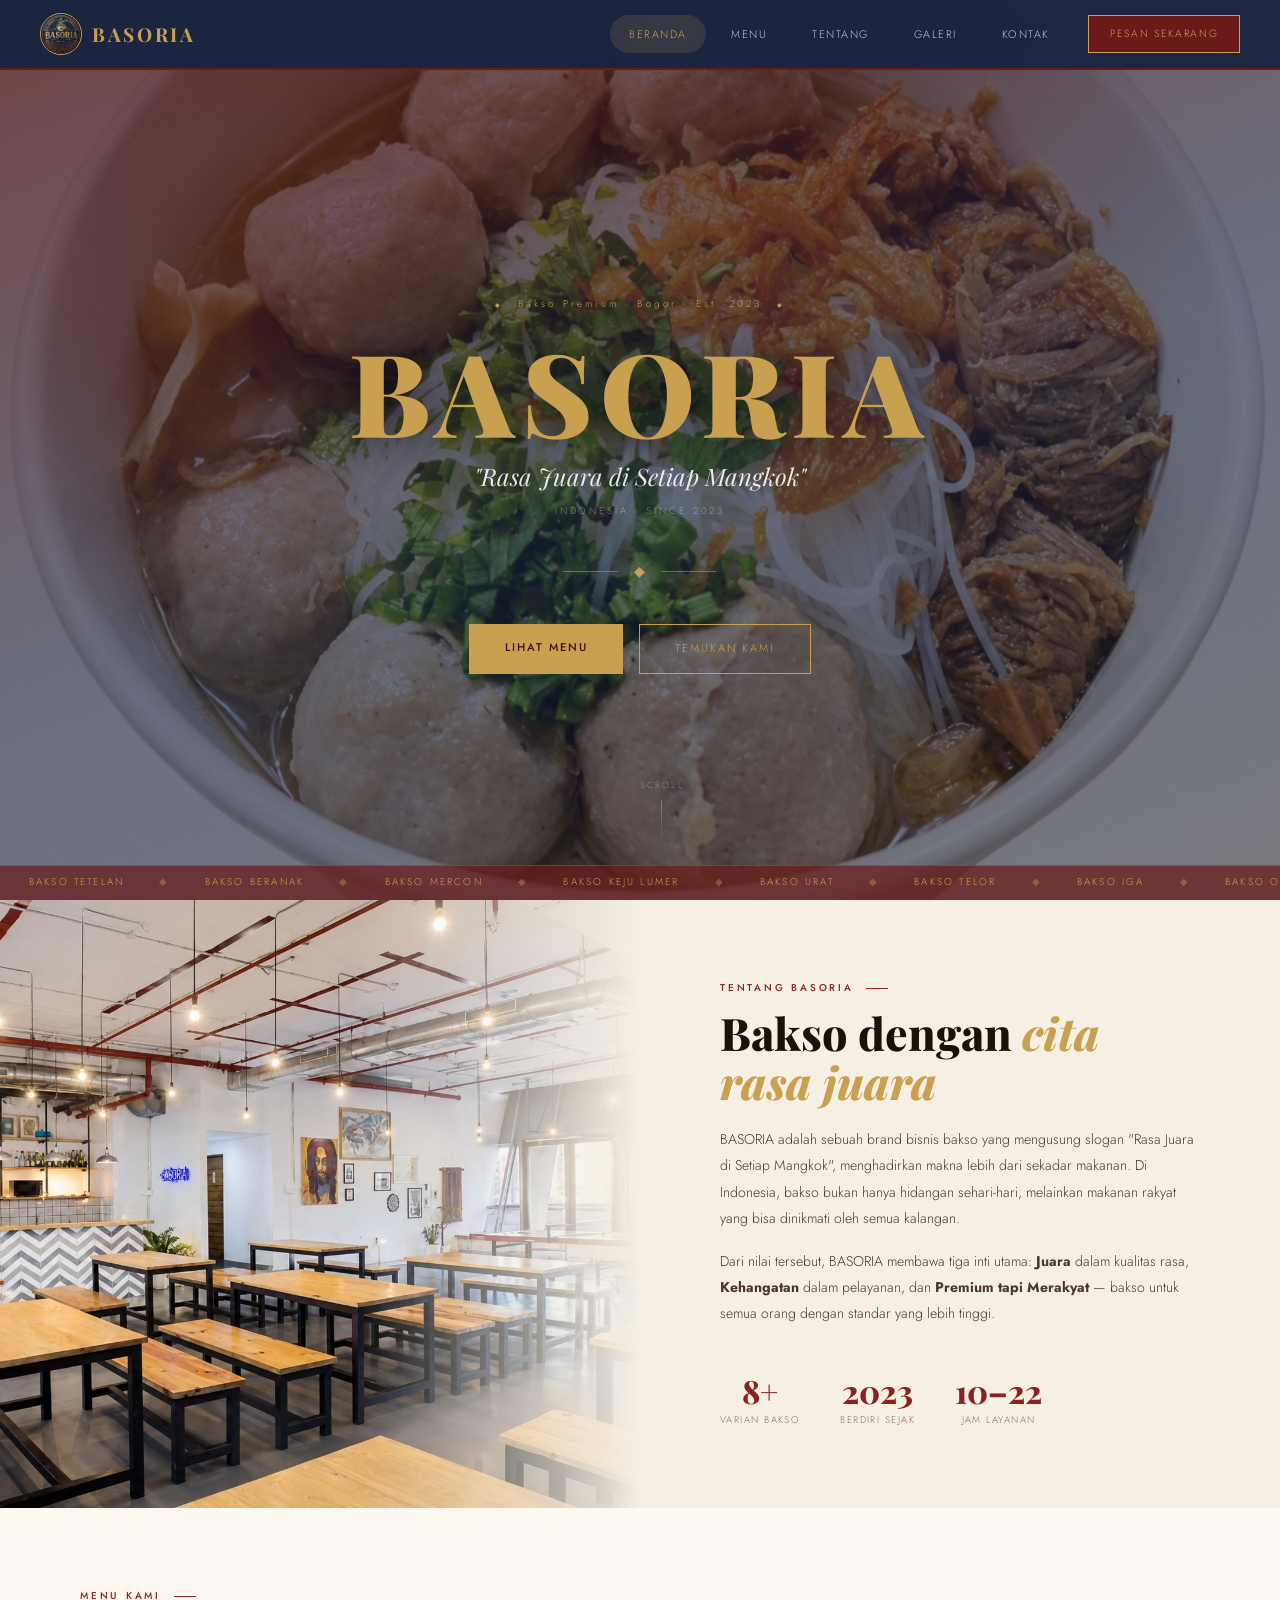
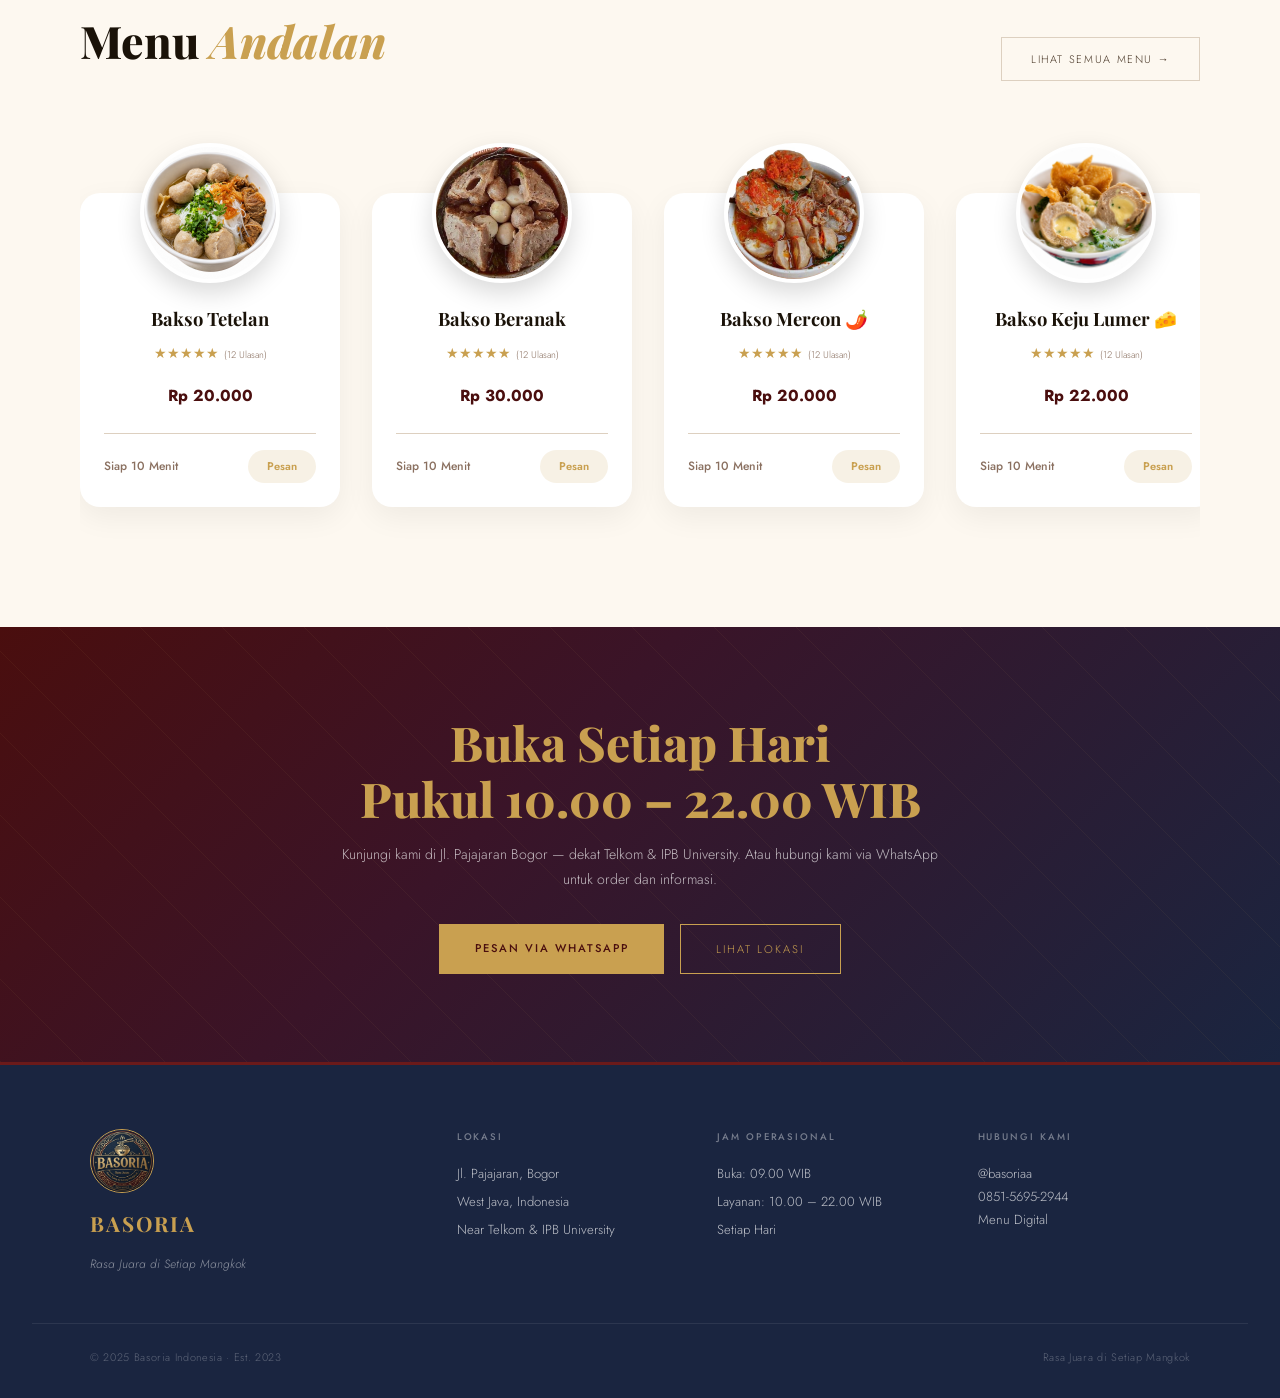
==== commit 22e5e093: "update terakhir" ====
--- a/index.html
+++ b/index.html
@@ -1,176 +1,196 @@
 <!DOCTYPE html>
 <html lang="id">
+
 <head>
-<meta charset="UTF-8">
-<meta name="viewport" content="width=device-width, initial-scale=1.0">
-<title>Basoria — Rasa Juara di Setiap Mangkok</title>
-<meta name="description" content="Basoria bakso restaurant Bogor. Rasa Juara di Setiap Mangkok. Jl. Pajajaran dekat Telkom & IPB University.">
-<link rel="preconnect" href="https://fonts.googleapis.com">
-<link href="https://fonts.googleapis.com/css2?family=Playfair+Display:ital,wght@0,700;0,800;0,900;1,400;1,700&family=Jost:wght@300;400;500&display=swap" rel="stylesheet">
-<link rel="stylesheet" href="style.css">
+  <meta charset="UTF-8">
+  <meta name="viewport" content="width=device-width, initial-scale=1.0">
+  <title>Basoria — Rasa Juara di Setiap Mangkok</title>
+  <meta name="description"
+    content="Basoria bakso restaurant Bogor. Rasa Juara di Setiap Mangkok. Jl. Pajajaran dekat Telkom & IPB University.">
+  <link rel="preconnect" href="https://fonts.googleapis.com">
+  <link
+    href="https://fonts.googleapis.com/css2?family=Playfair+Display:ital,wght@0,700;0,800;0,900;1,400;1,700&family=Jost:wght@300;400;500&display=swap"
+    rel="stylesheet">
+  <link rel="stylesheet" href="apps/css/style.css">
 </head>
+
 <body>
 
-<!-- ── NAVBAR ── -->
-<nav id="navbar">
-  <a href="index.html" class="nav-logo-wrap">
-    <img src="img/logo.png" alt="Basoria Logo" class="nav-logo-img">
-    <span class="nav-brand-name">BASORIA</span>
-  </a>
-  <ul class="nav-links">
-    <li><a href="index.html" class="active">BERANDA</a></li>
-    <li><a href="menu.html">MENU</a></li>
-    <li><a href="tentang.html">TENTANG</a></li>
-    <li><a href="galeri.html">GALERI</a></li>
-    <li><a href="kontak.html">KONTAK</a></li>
-  </ul>
-  <a href="https://wa.me/6285156952944" target="_blank" class="nav-cta">PESAN SEKARANG</a>
-  <button class="nav-hamburger" id="hamburger" aria-label="Menu">
-    <span></span><span></span><span></span>
-  </button>
-</nav>
+  <!-- ── NAVBAR ── -->
+  <nav id="navbar">
+    <a href="index.html" class="nav-logo-wrap">
+      <img src="public/header menu menu/LOGOBASORIA.PNG" alt="Basoria Logo" class="nav-logo-img">
+      <span class="nav-brand-name">BASORIA</span>
+    </a>
+    <ul class="nav-links">
+      <li><a href="index.html" class="active">BERANDA</a></li>
+      <li><a href="apps/menu.html">MENU</a></li>
+      <li><a href="apps/tentang.html">TENTANG</a></li>
+      <li><a href="apps/galeri.html">GALERI</a></li>
+      <li><a href="apps/kontak.html">KONTAK</a></li>
+    </ul>
+    <a href="https://wa.me/6285156952944" target="_blank" class="nav-cta">PESAN SEKARANG</a>
+    <button class="nav-hamburger" id="hamburger" aria-label="Menu">
+      <span></span><span></span><span></span>
+    </button>
+  </nav>
 
-<!-- ── HERO ── -->
-<section class="hero">
-  <!-- Background image (gambar_bergerak.PNG) dengan animasi zoom -->
-  <div class="hero-bg"></div>
-  <div class="hero-overlay"></div>
-  <div class="hero-lines"></div>
+  <!-- ── HERO ── -->
+  <section class="hero">
+    <!-- Background image (gambar_bergerak.PNG) dengan animasi zoom -->
+    <div class="hero-bg"></div>
+    <div class="hero-overlay"></div>
+    <div class="hero-lines"></div>
 
-  <div class="hero-content">
-    <p class="hero-eyebrow">Bakso Premium · Bogor · Est. 2023</p>
-    <h1 class="hero-title">BASORIA</h1>
-    <p class="hero-tagline">"Rasa Juara di Setiap Mangkok"</p>
-    <p class="hero-est">INDONESIA · SINCE 2023</p>
-    <div class="hero-divider">
-      <div class="hero-divider-line"></div>
-      <span class="hero-divider-gem">◆</span>
-      <div class="hero-divider-line"></div>
+    <div class="hero-content">
+      <p class="hero-eyebrow">Bakso Premium · Bogor · Est. 2023</p>
+      <h1 class="hero-title">BASORIA</h1>
+      <p class="hero-tagline">"Rasa Juara di Setiap Mangkok"</p>
+      <p class="hero-est">INDONESIA · SINCE 2023</p>
+      <div class="hero-divider">
+        <div class="hero-divider-line"></div>
+        <span class="hero-divider-gem">◆</span>
+        <div class="hero-divider-line"></div>
+      </div>
+      <div class="hero-cta-row">
+        <a href="apps/menu.html" class="btn-gold">LIHAT MENU</a>
+        <a href="apps/kontak.html" class="btn-outline-gold">TEMUKAN KAMI</a>
+      </div>
     </div>
-    <div class="hero-cta-row">
-      <a href="menu.html" class="btn-gold">LIHAT MENU</a>
-      <a href="kontak.html" class="btn-outline-gold">TEMUKAN KAMI</a>
+
+    <div class="hero-scroll">
+      <span class="hero-scroll-label">SCROLL</span>
+      <div class="hero-scroll-line"></div>
+    </div>
+
+    <!-- Marquee di bawah hero -->
+    <div class="hero-marquee-wrap">
+      <div class="hero-marquee-track">
+        <span>BAKSO TETELAN</span><span class="dot">◆</span>
+        <span>BAKSO BERANAK</span><span class="dot">◆</span>
+        <span>BAKSO MERCON</span><span class="dot">◆</span>
+        <span>BAKSO KEJU LUMER</span><span class="dot">◆</span>
+        <span>BAKSO URAT</span><span class="dot">◆</span>
+        <span>BAKSO TELOR</span><span class="dot">◆</span>
+        <span>BAKSO IGA</span><span class="dot">◆</span>
+        <span>BAKSO ORIGINAL</span><span class="dot">◆</span>
+        <span>RASA JUARA DI SETIAP MANGKOK</span><span class="dot">◆</span>
+        <span>BAKSO TETELAN</span><span class="dot">◆</span>
+        <span>BAKSO BERANAK</span><span class="dot">◆</span>
+        <span>BAKSO MERCON</span><span class="dot">◆</span>
+        <span>BAKSO KEJU LUMER</span><span class="dot">◆</span>
+        <span>BAKSO URAT</span><span class="dot">◆</span>
+        <span>BAKSO TELOR</span><span class="dot">◆</span>
+        <span>BAKSO IGA</span><span class="dot">◆</span>
+        <span>BAKSO ORIGINAL</span><span class="dot">◆</span>
+        <span>RASA JUARA DI SETIAP MANGKOK</span><span class="dot">◆</span>
+      </div>
+    </div>
+  </section>
+
+  <!-- ── ABOUT STRIP ── -->
+  <div class="about-strip">
+    <!-- Kiri: foto suasana (gambar ke-2 = 23.png) -->
+    <div class="about-strip-img">
+      <img src="public/header menu menu/beranda_tentang.PNG" alt="Suasana Basoria">
+      <div class="about-strip-img-overlay"></div>
+    </div>
+    <!-- Kanan: teks -->
+    <div class="about-strip-body">
+      <p class="eyebrow dark">TENTANG BASORIA</p>
+      <h2 class="section-heading" style="margin-bottom:1.2rem;">Bakso dengan <em>cita rasa juara</em></h2>
+      <p class="about-body-text">
+        BASORIA adalah sebuah brand bisnis bakso yang mengusung slogan "Rasa Juara di Setiap Mangkok", menghadirkan
+        makna lebih dari sekadar makanan. Di Indonesia, bakso bukan hanya hidangan sehari-hari, melainkan makanan rakyat
+        yang bisa dinikmati oleh semua kalangan.
+      </p>
+      <p class="about-body-text">
+        Dari nilai tersebut, BASORIA membawa tiga inti utama: <strong>Juara</strong> dalam kualitas rasa,
+        <strong>Kehangatan</strong> dalam pelayanan, dan <strong>Premium tapi Merakyat</strong> — bakso untuk semua
+        orang dengan standar yang lebih tinggi.
+      </p>
+      <div class="stats-row">
+        <div class="stat-item">
+          <div class="stat-num">8+</div>
+          <div class="stat-label">VARIAN BAKSO</div>
+        </div>
+        <div class="stat-item">
+          <div class="stat-num">2023</div>
+          <div class="stat-label">BERDIRI SEJAK</div>
+        </div>
+        <div class="stat-item">
+          <div class="stat-num">10–22</div>
+          <div class="stat-label">JAM LAYANAN</div>
+        </div>
+      </div>
     </div>
   </div>
 
-  <div class="hero-scroll">
-    <span class="hero-scroll-label">SCROLL</span>
-    <div class="hero-scroll-line"></div>
+  <!-- ── MENU PREVIEW (tanpa harga) ── -->
+  <div class="menu-preview-section">
+    <div class="menu-preview-header">
+      <div>
+        <p class="eyebrow dark">MENU KAMI</p>
+        <h2 class="section-heading">Menu <em>Andalan</em></h2>
+      </div>
+      <a href="apps/menu.html" class="btn-outline-dark">LIHAT SEMUA MENU →</a>
+    </div>
+    <div class="menu-preview-grid" id="dynamic-preview-container">
+      <!-- Di-render oleh JavaScript dari LocalStorage (Bisa digulir horisontal) -->
+    </div>
   </div>
 
-  <!-- Marquee di bawah hero -->
-  <div class="hero-marquee-wrap">
-    <div class="hero-marquee-track">
-      <span>BAKSO TETELAN</span><span class="dot">◆</span>
-      <span>BAKSO BERANAK</span><span class="dot">◆</span>
-      <span>BAKSO MERCON</span><span class="dot">◆</span>
-      <span>BAKSO KEJU LUMER</span><span class="dot">◆</span>
-      <span>BAKSO URAT</span><span class="dot">◆</span>
-      <span>BAKSO TELOR</span><span class="dot">◆</span>
-      <span>BAKSO IGA</span><span class="dot">◆</span>
-      <span>BAKSO ORIGINAL</span><span class="dot">◆</span>
-      <span>RASA JUARA DI SETIAP MANGKOK</span><span class="dot">◆</span>
-      <span>BAKSO TETELAN</span><span class="dot">◆</span>
-      <span>BAKSO BERANAK</span><span class="dot">◆</span>
-      <span>BAKSO MERCON</span><span class="dot">◆</span>
-      <span>BAKSO KEJU LUMER</span><span class="dot">◆</span>
-      <span>BAKSO URAT</span><span class="dot">◆</span>
-      <span>BAKSO TELOR</span><span class="dot">◆</span>
-      <span>BAKSO IGA</span><span class="dot">◆</span>
-      <span>BAKSO ORIGINAL</span><span class="dot">◆</span>
-      <span>RASA JUARA DI SETIAP MANGKOK</span><span class="dot">◆</span>
+  <!-- ── CTA BAND ── -->
+  <div class="cta-band">
+    <div class="cta-band-bg"></div>
+    <div class="cta-band-pattern"></div>
+    <div class="cta-band-content">
+      <h2>Buka Setiap Hari<br>Pukul 10.00 – 22.00 WIB</h2>
+      <p>Kunjungi kami di Jl. Pajajaran Bogor — dekat Telkom &amp; IPB University. Atau hubungi kami via WhatsApp untuk
+        order dan informasi.</p>
+      <div class="cta-btn-row">
+        <a href="https://wa.me/6285156952944" target="_blank" class="btn-gold">PESAN VIA WHATSAPP</a>
+        <a href="apps/kontak.html" class="btn-outline-gold">LIHAT LOKASI</a>
+      </div>
     </div>
   </div>
-</section>
 
-<!-- ── ABOUT STRIP ── -->
-<div class="about-strip">
-  <!-- Kiri: foto suasana (gambar ke-2 = 23.png) -->
-  <div class="about-strip-img">
-    <img src="img/suasana.jpg" alt="Suasana Basoria">
-    <div class="about-strip-img-overlay"></div>
-  </div>
-  <!-- Kanan: teks -->
-  <div class="about-strip-body">
-    <p class="eyebrow dark">TENTANG BASORIA</p>
-    <h2 class="section-heading" style="margin-bottom:1.2rem;">Bakso dengan <em>cita rasa juara</em></h2>
-    <p class="about-body-text">
-      BASORIA adalah sebuah brand bisnis bakso yang mengusung slogan "Rasa Juara di Setiap Mangkok", menghadirkan makna lebih dari sekadar makanan. Di Indonesia, bakso bukan hanya hidangan sehari-hari, melainkan makanan rakyat yang bisa dinikmati oleh semua kalangan.
-    </p>
-    <p class="about-body-text">
-      Dari nilai tersebut, BASORIA membawa tiga inti utama: <strong>Juara</strong> dalam kualitas rasa, <strong>Kehangatan</strong> dalam pelayanan, dan <strong>Premium tapi Merakyat</strong> — bakso untuk semua orang dengan standar yang lebih tinggi.
-    </p>
-    <div class="stats-row">
-      <div class="stat-item"><div class="stat-num">8+</div><div class="stat-label">VARIAN BAKSO</div></div>
-      <div class="stat-item"><div class="stat-num">2023</div><div class="stat-label">BERDIRI SEJAK</div></div>
-      <div class="stat-item"><div class="stat-num">10–22</div><div class="stat-label">JAM LAYANAN</div></div>
+  <!-- ── FOOTER ── -->
+  <footer class="site-footer">
+    <div class="footer-grid">
+      <div class="footer-brand">
+        <img src="public/header menu menu/LOGOBASORIA.PNG" alt="Basoria" class="footer-logo-img">
+        <div class="footer-brand-name">BASORIA</div>
+        <div class="footer-brand-tag">Rasa Juara di Setiap Mangkok</div>
+      </div>
+      <div class="footer-col">
+        <h4>LOKASI</h4>
+        <p>Jl. Pajajaran, Bogor</p>
+        <p>West Java, Indonesia</p>
+        <p>Near Telkom &amp; IPB University</p>
+      </div>
+      <div class="footer-col">
+        <h4>JAM OPERASIONAL</h4>
+        <p>Buka: 09.00 WIB</p>
+        <p>Layanan: 10.00 – 22.00 WIB</p>
+        <p>Setiap Hari</p>
+      </div>
+      <div class="footer-col">
+        <h4>HUBUNGI KAMI</h4>
+        <a href="https://instagram.com/basoriaa" target="_blank">@basoriaa</a>
+        <a href="https://wa.me/6285156952944" target="_blank">0851-5695-2944</a>
+        <a href="apps/menu.html">Menu Digital</a>
+      </div>
     </div>
-  </div>
-</div>
+    <div class="footer-hr"></div>
+    <div class="footer-bottom">
+      <span>© 2025 Basoria Indonesia · Est. 2023</span>
+      <span>Rasa Juara di Setiap Mangkok</span>
+    </div>
+  </footer>
 
-<!-- ── MENU PREVIEW (tanpa harga) ── -->
-<div class="menu-preview-section">
-  <div class="menu-preview-header">
-    <div>
-      <p class="eyebrow dark">MENU KAMI</p>
-      <h2 class="section-heading">Menu <em>Andalan</em></h2>
-    </div>
-    <a href="menu.html" class="btn-outline-dark">LIHAT SEMUA MENU →</a>
-  </div>
-  <div class="menu-preview-grid" id="dynamic-preview-container">
-    <!-- Di-render oleh JavaScript dari LocalStorage (Bisa digulir horisontal) -->
-  </div>
-</div>
+  <script src="apps/javascript/menu-display.js"></script>
+  <script src="apps/javascript/nav.js"></script>
+</body>
 
-<!-- ── CTA BAND ── -->
-<div class="cta-band">
-  <div class="cta-band-bg"></div>
-  <div class="cta-band-pattern"></div>
-  <div class="cta-band-content">
-    <h2>Buka Setiap Hari<br>Pukul 10.00 – 22.00 WIB</h2>
-    <p>Kunjungi kami di Jl. Pajajaran Bogor — dekat Telkom &amp; IPB University. Atau hubungi kami via WhatsApp untuk order dan informasi.</p>
-    <div class="cta-btn-row">
-      <a href="https://wa.me/6285156952944" target="_blank" class="btn-gold">PESAN VIA WHATSAPP</a>
-      <a href="kontak.html" class="btn-outline-gold">LIHAT LOKASI</a>
-    </div>
-  </div>
-</div>
-
-<!-- ── FOOTER ── -->
-<footer class="site-footer">
-  <div class="footer-grid">
-    <div class="footer-brand">
-      <img src="img/logo.png" alt="Basoria" class="footer-logo-img">
-      <div class="footer-brand-name">BASORIA</div>
-      <div class="footer-brand-tag">Rasa Juara di Setiap Mangkok</div>
-    </div>
-    <div class="footer-col">
-      <h4>LOKASI</h4>
-      <p>Jl. Pajajaran, Bogor</p>
-      <p>West Java, Indonesia</p>
-      <p>Near Telkom &amp; IPB University</p>
-    </div>
-    <div class="footer-col">
-      <h4>JAM OPERASIONAL</h4>
-      <p>Buka: 09.00 WIB</p>
-      <p>Layanan: 10.00 – 22.00 WIB</p>
-      <p>Setiap Hari</p>
-    </div>
-    <div class="footer-col">
-      <h4>HUBUNGI KAMI</h4>
-      <a href="https://instagram.com/basoriaa" target="_blank">@basoriaa</a>
-      <a href="https://wa.me/6285156952944" target="_blank">0851-5695-2944</a>
-      <a href="menu.html">Menu Digital</a>
-    </div>
-  </div>
-  <div class="footer-hr"></div>
-  <div class="footer-bottom">
-    <span>© 2025 Basoria Indonesia · Est. 2023</span>
-    <span>Rasa Juara di Setiap Mangkok</span>
-  </div>
-</footer>
-
-<script src="menu-display.js"></script>
-<script src="nav.js"></script>
-</body>
-</html>
+</html>
--- a/apps/css/style.css
+++ b/apps/css/style.css
@@ -0,0 +1,1175 @@
+/* ========================================
+   BASORIA — style.css
+   HTML + CSS utama, JS minimal
+   ======================================== */
+
+/* ── RESET ── */
+*, *::before, *::after { margin: 0; padding: 0; box-sizing: border-box; }
+html { scroll-behavior: smooth; }
+
+:root {
+  --maroon:      #6B1A1A;
+  --maroon-dark: #4A0E0E;
+  --maroon-mid:  #8B2222;
+  --navy:        #1A2540;
+  --navy-mid:    #243055;
+  --gold:        #C9A050;
+  --gold-light:  #E8C878;
+  --cream:       #FDF8F0;
+  --off-white:   #F5EFE4;
+  --warm-gray:   #E8DDD0;
+  --border:      #DDD0C0;
+  --text-dark:   #1A1208;
+  --text-mid:    #4A3828;
+  --text-muted:  #8A7060;
+  --white:       #ffffff;
+  --font-display: 'Playfair Display', Georgia, serif;
+  --font-body:    'Jost', sans-serif;
+}
+
+body {
+  font-family: var(--font-body);
+  font-weight: 300;
+  color: var(--text-dark);
+  background: var(--cream);
+  line-height: 1.7;
+  overflow-x: hidden;
+}
+a { text-decoration: none; color: inherit; }
+img { display: block; max-width: 100%; }
+
+/* ========================================
+   NAVBAR
+   ======================================== */
+#navbar {
+  position: fixed; top: 0; left: 0; right: 0; z-index: 1000;
+  display: flex; align-items: center;
+  padding: 0 2.5rem; height: 70px;
+  background: rgba(26, 37, 64, 0.97);
+  border-bottom: 2px solid var(--maroon);
+  transition: background 0.4s;
+}
+#navbar.scrolled { background: rgba(74, 14, 14, 0.98); }
+
+.nav-logo-wrap { display: flex; align-items: center; gap: 10px; margin-right: auto; text-decoration: none; }
+.nav-logo-img  { width: 42px; height: 42px; border-radius: 50%; object-fit: cover; border: 1.5px solid var(--gold); }
+.nav-brand-name { font-family: var(--font-display); font-size: 1.2rem; font-weight: 700; letter-spacing: 0.14em; color: var(--gold); }
+
+.nav-links { display: flex; list-style: none; align-items: center; }
+/* Sembunyikan elemen khusus mobile menu di desktop */
+.mobile-nav-header, .mobile-nav-footer, .nav-links a span { display: none; }
+.nav-links a {
+  display: flex; align-items: center; justify-content: center;
+  font-size: 0.68rem; letter-spacing: 0.14em; font-family: var(--font-body);
+  color: rgba(255,255,255,0.75); 
+  padding: 0 1.2rem; height: 38px;
+  margin: 0 0.2rem; 
+  border-radius: 20px; 
+  position: relative;
+  transition: color 0.3s ease;
+  z-index: 1;
+}
+.nav-links a::before {
+  content: ''; position: absolute; inset: 0;
+  border-radius: 20px;
+  background: rgba(201,160,80,0.15); /* Bubble gold transparant */
+  transform: scale(0.5); opacity: 0;
+  transition: transform 0.4s cubic-bezier(0.175, 0.885, 0.32, 1.275), opacity 0.3s ease;
+  z-index: -1;
+}
+.nav-links a:hover, .nav-links a.active { color: var(--gold); }
+.nav-links a:hover::before, .nav-links a.active::before { 
+  transform: scale(1); opacity: 1; 
+}
+
+.nav-cta {
+  background: var(--maroon); color: var(--gold);
+  font-family: var(--font-body); font-size: 0.65rem; letter-spacing: 0.16em;
+  padding: 0.55rem 1.3rem; border: 1px solid var(--gold);
+  cursor: pointer; transition: background 0.2s; margin-left: 1rem;
+  white-space: nowrap;
+}
+.nav-cta:hover { background: var(--maroon-mid); }
+
+.nav-hamburger { display: none; flex-direction: column; gap: 5px; background: none; border: none; cursor: pointer; padding: 4px; margin-left: 0.8rem; }
+.nav-hamburger span { display: block; width: 22px; height: 1.5px; background: var(--gold); transition: all 0.3s; }
+
+/* ========================================
+   HERO (index.html)
+   ======================================== */
+.hero {
+  position: relative; height: 100vh; min-height: 580px;
+  display: flex; align-items: center; justify-content: center;
+  text-align: center; overflow: hidden; padding-top: 70px;
+}
+
+/* Real background image with zoom animation */
+.hero-bg {
+  position: absolute; inset: 0;
+  background-image: url('../../public/tetelan.jpeg');
+  background-size: cover; background-position: center;
+  animation: heroBgZoom 14s ease-in-out infinite alternate;
+}
+@keyframes heroBgZoom { from { transform: scale(1.08); } to { transform: scale(1.0); } }
+
+/* Dark overlay so text is readable */
+.hero-overlay {
+  position: absolute; inset: 0;
+  background: linear-gradient(
+    160deg,
+    rgba(74,14,14,0.78) 0%,
+    rgba(26,37,64,0.65) 55%,
+    rgba(10,10,20,0.55) 100%
+  );
+}
+
+/* Subtle diagonal gold lines overlay */
+.hero-lines {
+  position: absolute; inset: 0; pointer-events: none;
+  background-image: repeating-linear-gradient(
+    45deg,
+    rgba(201,160,80,0.03) 0px, rgba(201,160,80,0.03) 1px,
+    transparent 1px, transparent 70px
+  );
+}
+
+/* Animated marquee text at bottom of hero */
+.hero-marquee-wrap {
+  position: absolute; bottom: 0; left: 0; right: 0;
+  overflow: hidden; background: rgba(107,26,26,0.7);
+  border-top: 1px solid rgba(201,160,80,0.25);
+  padding: 0.55rem 0;
+}
+.hero-marquee-track {
+  display: flex; width: max-content;
+  animation: marqueeRun 22s linear infinite;
+}
+.hero-marquee-track span { font-size: 0.62rem; letter-spacing: 0.22em; color: var(--gold); padding: 0 1.8rem; white-space: nowrap; }
+.hero-marquee-track .dot { color: rgba(201,160,80,0.4); padding: 0 0.4rem; }
+@keyframes marqueeRun { from { transform: translateX(0); } to { transform: translateX(-50%); } }
+
+/* Hero content */
+.hero-content { position: relative; z-index: 2; color: white; max-width: 680px; padding: 1rem; }
+
+.hero-eyebrow {
+  font-size: 0.62rem; letter-spacing: 0.32em; color: var(--gold);
+  display: flex; align-items: center; justify-content: center; gap: 0.9rem;
+  margin-bottom: 1.5rem;
+  animation: fadeUp 1s 0.2s both;
+}
+.hero-eyebrow::before, .hero-eyebrow::after { content: '◆'; font-size: 0.38rem; }
+
+.hero-title {
+  font-family: var(--font-display);
+  font-size: clamp(3.8rem, 9vw, 7.5rem);
+  font-weight: 900; line-height: 0.92; letter-spacing: 0.06em;
+  color: var(--gold);
+  text-shadow: 0 3px 40px rgba(0,0,0,0.6);
+  margin-bottom: 0.8rem;
+  animation: fadeUp 1s 0.35s both;
+}
+.hero-tagline {
+  font-family: var(--font-display);
+  font-size: clamp(1rem, 2.5vw, 1.5rem);
+  font-style: italic; font-weight: 400;
+  color: rgba(255,255,255,0.88); margin-bottom: 0.4rem;
+  animation: fadeUp 1s 0.5s both;
+}
+.hero-est {
+  font-size: 0.6rem; letter-spacing: 0.3em; color: rgba(255,255,255,0.4);
+  margin-bottom: 2.5rem;
+  animation: fadeUp 1s 0.6s both;
+}
+.hero-divider {
+  display: flex; align-items: center; justify-content: center; gap: 1rem;
+  margin-bottom: 2.5rem;
+  animation: fadeUp 1s 0.65s both;
+}
+.hero-divider-line { width: 55px; height: 1px; background: rgba(201,160,80,0.5); }
+.hero-divider-gem { color: var(--gold); font-size: 0.9rem; }
+
+.hero-cta-row {
+  display: flex; gap: 1rem; justify-content: center; flex-wrap: wrap;
+  animation: fadeUp 1s 0.8s both;
+}
+
+/* Scroll indicator */
+.hero-scroll {
+  position: absolute; bottom: 3.5rem; left: 50%; transform: translateX(-50%);
+  z-index: 2; display: flex; flex-direction: column; align-items: center; gap: 0.5rem;
+  animation: fadeUp 1s 1.1s both;
+}
+.hero-scroll-label { font-size: 0.56rem; letter-spacing: 0.25em; color: rgba(255,255,255,0.35); }
+.hero-scroll-line {
+  width: 1px; height: 44px;
+  background: linear-gradient(to bottom, rgba(201,160,80,0.6), transparent);
+  animation: scrollPulse 2s ease-in-out infinite;
+}
+@keyframes scrollPulse { 0%,100%{opacity:0.4} 50%{opacity:1} }
+
+@keyframes fadeUp { from{opacity:0;transform:translateY(26px)} to{opacity:1;transform:translateY(0)} }
+
+/* ========================================
+   BUTTONS
+   ======================================== */
+.btn-gold {
+  display: inline-block; background: var(--gold); color: var(--maroon-dark);
+  font-family: var(--font-body); font-size: 0.7rem; letter-spacing: 0.18em; font-weight: 500;
+  padding: 0.9rem 2.2rem; border: none; cursor: pointer; transition: background 0.2s, transform 0.2s;
+}
+.btn-gold:hover { background: var(--gold-light); transform: translateY(-2px); }
+
+.btn-outline-gold {
+  display: inline-block; border: 1px solid var(--gold); color: var(--gold);
+  font-family: var(--font-body); font-size: 0.7rem; letter-spacing: 0.18em;
+  padding: 0.9rem 2.2rem; transition: background 0.2s;
+}
+.btn-outline-gold:hover { background: rgba(201,160,80,0.12); }
+
+.btn-maroon {
+  display: inline-block; background: var(--maroon); color: var(--gold);
+  font-family: var(--font-body); font-size: 0.7rem; letter-spacing: 0.18em; font-weight: 500;
+  padding: 0.9rem 2.2rem; border: 1px solid rgba(201,160,80,0.3); cursor: pointer; transition: background 0.2s;
+}
+.btn-maroon:hover { background: var(--maroon-mid); }
+
+.btn-outline-dark {
+  display: inline-block; border: 1px solid var(--border); color: var(--text-mid);
+  font-family: var(--font-body); font-size: 0.68rem; letter-spacing: 0.15em;
+  padding: 0.75rem 1.8rem; transition: all 0.2s;
+}
+.btn-outline-dark:hover { background: var(--text-dark); color: white; }
+
+/* ========================================
+   MARQUEE STRIP (standalone)
+   ======================================== */
+.marquee-strip {
+  background: var(--maroon); overflow: hidden;
+  padding: 0.88rem 0;
+  border-top: 1px solid rgba(201,160,80,0.3);
+  border-bottom: 1px solid rgba(201,160,80,0.3);
+}
+.marquee-track { display: flex; width: max-content; animation: marqueeRun 26s linear infinite; }
+.marquee-track span { font-size: 0.62rem; letter-spacing: 0.22em; color: var(--gold); padding: 0 1.8rem; white-space: nowrap; }
+.marquee-track .dot { color: rgba(201,160,80,0.4); padding: 0 0.4rem; }
+
+/* ========================================
+   PAGE BANNER (sub pages)
+   ======================================== */
+.page-banner {
+  position: relative; height: 50vh; min-height: 360px;
+  display: flex; align-items: flex-end;
+  padding: 3.5rem 5rem; margin-top: 70px; overflow: hidden;
+}
+.page-banner-img {
+  position: absolute; inset: 0;
+  width: 100%; height: 100%; object-fit: cover;
+  transform: scale(1.06); transition: transform 8s ease;
+}
+.page-banner-img.loaded { transform: scale(1); }
+.page-banner-overlay {
+  position: absolute; inset: 0;
+  background: linear-gradient(to right, rgba(74,14,14,0.85) 0%, rgba(26,37,64,0.65) 60%, rgba(10,10,20,0.40) 100%);
+}
+.page-banner-fallback {
+  position: absolute; inset: 0;
+  background: linear-gradient(135deg, var(--maroon-dark) 0%, #3A1428 50%, var(--navy) 100%);
+}
+.page-banner-content { position: relative; z-index: 2; color: white; }
+.page-banner-eyebrow {
+  font-size: 0.62rem; letter-spacing: 0.28em; color: var(--gold);
+  margin-bottom: 0.7rem; display: flex; align-items: center; gap: 0.8rem;
+}
+.page-banner-eyebrow::before { content: ''; display: block; width: 22px; height: 1px; background: var(--gold); }
+.page-banner-title {
+  font-family: var(--font-display);
+  font-size: clamp(2.4rem, 5vw, 4.5rem);
+  font-weight: 800; line-height: 1.05; color: white;
+}
+.page-banner-title em { font-style: italic; color: var(--gold); }
+
+/* ========================================
+   SECTION UTILITIES
+   ======================================== */
+.section-cream    { padding: 6rem 2rem; background: var(--cream); }
+.section-white    { padding: 6rem 2rem; background: var(--white); }
+.section-offwhite { padding: 6rem 2rem; background: var(--off-white); }
+.section-maroon   { padding: 6rem 2rem; background: var(--maroon-dark); color: white; }
+.section-navy     { padding: 6rem 2rem; background: var(--navy); color: white; }
+
+.eyebrow {
+  font-size: 0.62rem; letter-spacing: 0.28em; color: var(--gold);
+  font-weight: 500; margin-bottom: 0.7rem;
+  display: flex; align-items: center; gap: 0.8rem;
+}
+.eyebrow::after { content: ''; display: block; width: 22px; height: 1px; background: var(--gold); }
+.eyebrow.dark { color: var(--maroon-mid); }
+.eyebrow.dark::after { background: var(--maroon-mid); }
+
+.section-heading {
+  font-family: var(--font-display);
+  font-size: clamp(2rem, 3.5vw, 2.9rem);
+  font-weight: 800; line-height: 1.1; margin-bottom: 1rem;
+}
+.section-heading em { font-style: italic; color: var(--gold); }
+.section-heading.light { color: white; }
+
+/* ========================================
+   HOME — ABOUT STRIP
+   ======================================== */
+.about-strip { display: grid; grid-template-columns: 1fr 1fr; min-height: 520px; }
+
+.about-strip-img {
+  position: relative; overflow: hidden;
+}
+.about-strip-img img {
+  width: 100%; height: 100%; object-fit: cover;
+  transition: transform 6s ease;
+}
+.about-strip-img:hover img { transform: scale(1.04); }
+.about-strip-img-overlay {
+  position: absolute; inset: 0;
+  background: linear-gradient(to right, transparent 55%, var(--off-white) 100%);
+  pointer-events: none;
+}
+
+.about-strip-body {
+  padding: 5rem; background: var(--off-white);
+  display: flex; flex-direction: column; justify-content: center;
+}
+.about-body-text { font-size: 0.88rem; color: var(--text-mid); line-height: 1.88; margin-bottom: 1rem; }
+
+.stats-row { display: flex; gap: 2.5rem; margin-top: 2rem; }
+.stat-item { text-align: center; }
+.stat-num { font-family: var(--font-display); font-size: 2rem; font-weight: 800; color: var(--maroon-mid); line-height: 1; }
+.stat-label { font-size: 0.6rem; letter-spacing: 0.15em; color: var(--text-muted); margin-top: 0.3rem; }
+
+/* ========================================
+   HOME — MENU PREVIEW (no price)
+   ======================================== */
+.menu-preview-section { padding: 5rem; background: var(--cream); }
+.menu-preview-header {
+  display: flex; justify-content: space-between; align-items: flex-end; margin-bottom: 3rem;
+}
+.menu-preview-grid { 
+  display: flex; 
+  gap: 2rem; 
+  overflow-x: auto; 
+  padding-bottom: 2.5rem;
+  padding-top: 4rem; /* Ruang untuk gambar yang mencuat */
+  scroll-snap-type: x mandatory;
+  scroll-behavior: smooth;
+  -webkit-overflow-scrolling: touch;
+  scrollbar-width: none; /* Firefox */
+  -ms-overflow-style: none; /* IE/Edge */
+}
+.menu-preview-grid::-webkit-scrollbar { display: none; /* Chrome/Safari */ }
+
+.menu-card-preview {
+  flex: 0 0 260px;
+  scroll-snap-align: center;
+  background: white; 
+  border-radius: 20px;
+  box-shadow: 0 10px 30px rgba(0,0,0,0.06);
+  transition: transform 0.4s ease, box-shadow 0.4s ease;
+  display: flex;
+  flex-direction: column;
+  align-items: center;
+  text-align: center;
+  position: relative;
+  user-select: none;
+  -webkit-user-select: none;
+}
+.menu-card-preview:hover { transform: translateY(-8px); box-shadow: 0 18px 40px rgba(107,26,26,0.12); }
+
+.menu-card-preview-img {
+  width: 140px; 
+  height: 140px; 
+  border-radius: 50%;
+  margin-top: -50px; /* Memuat gambar keluar dari card! */
+  box-shadow: 0 10px 25px rgba(0,0,0,0.15);
+  background: white;
+  border: 4px solid white;
+  overflow: hidden;
+  position: relative;
+  z-index: 2;
+}
+.menu-card-preview-img img {
+  width: 100%; height: 100%; object-fit: cover;
+  transition: transform 0.6s ease;
+  pointer-events: none;
+  -webkit-user-drag: none;
+}
+.menu-card-preview:hover .menu-card-preview-img img { transform: scale(1.1); }
+
+.menu-card-preview-body { padding: 1.2rem 1.5rem 1.5rem; width: 100%; }
+
+.menu-card-preview-name {
+  font-family: var(--font-display); font-size: 1.15rem; font-weight: 700;
+  color: var(--text-dark); margin-bottom: 0.3rem;
+}
+.mcp-stars { margin-bottom: 1rem; }
+.mcp-price { font-size: 1rem; font-weight: 700; color: var(--maroon-dark); margin-bottom: 1.5rem; }
+
+.mcp-footer {
+  display: flex; justify-content: space-between; align-items: center;
+  border-top: 1px solid var(--border); padding-top: 1rem;
+}
+.mcp-time { font-size: 0.75rem; color: var(--text-muted); font-weight: 500; }
+.mcp-btn {
+  background: rgba(201,160,80,0.15); color: var(--gold);
+  font-weight: 600; font-size: 0.7rem; padding: 0.45rem 1.2rem;
+  border-radius: 20px; transition: all 0.3s ease;
+}
+.mcp-btn:hover { background: var(--gold); color: white; }
+.badge {
+  display: inline-block; font-size: 0.55rem; letter-spacing: 0.15em;
+  padding: 2px 8px; margin-top: 0.6rem;
+}
+.badge-red   { background: var(--maroon);    color: var(--gold); }
+.badge-navy  { background: var(--navy);      color: var(--gold-light); }
+.badge-gold  { background: var(--gold);      color: var(--maroon-dark); }
+
+/* ========================================
+   CTA BAND
+   ======================================== */
+.cta-band {
+  position: relative; padding: 5.5rem 3rem;
+  display: flex; align-items: center; justify-content: center;
+  text-align: center; overflow: hidden;
+}
+.cta-band-bg {
+  position: absolute; inset: 0;
+  background: linear-gradient(135deg, var(--maroon-dark) 0%, #3A1428 40%, var(--navy) 100%);
+}
+.cta-band-pattern {
+  position: absolute; inset: 0; opacity: 0.06;
+  background-image: repeating-linear-gradient(45deg, var(--gold) 0, var(--gold) 1px, transparent 1px, transparent 58px);
+}
+.cta-band-content { position: relative; z-index: 2; color: white; max-width: 620px; }
+.cta-band-content h2 {
+  font-family: var(--font-display);
+  font-size: clamp(1.8rem, 4vw, 3rem); font-weight: 800;
+  color: var(--gold); line-height: 1.15; margin-bottom: 1rem;
+}
+.cta-band-content p { font-size: 0.88rem; color: rgba(255,255,255,0.7); line-height: 1.8; margin-bottom: 2rem; }
+.cta-btn-row { display: flex; gap: 1rem; justify-content: center; flex-wrap: wrap; }
+
+/* ========================================
+   FULL MENU PAGE
+   ======================================== */
+.menu-tabs { display: flex; gap: 0; border-bottom: 2px solid var(--warm-gray); margin-bottom: 3rem; }
+.tab-btn {
+  font-family: var(--font-body); font-size: 0.68rem; letter-spacing: 0.14em;
+  padding: 1rem 1.8rem; border: none; background: none; cursor: pointer;
+  color: var(--text-muted); border-bottom: 2px solid transparent; margin-bottom: -2px;
+  transition: all 0.2s;
+}
+.tab-btn.active, .tab-btn:hover { color: var(--maroon-mid); border-bottom-color: var(--maroon); }
+
+.menu-full-grid { 
+  display: grid; 
+  grid-template-columns: repeat(auto-fill, minmax(260px, 1fr)); 
+  gap: 4rem 2.5rem; /* Menambah gap vertikal untuk ruang gambar mencuat */
+  background: transparent; 
+  padding-top: 3.5rem; /* Ruang untuk baris pertama agar gambar tidak terpotong */
+}
+.menu-full-card { 
+  background: white; 
+  border-radius: 20px;
+  border: 1px solid rgba(0,0,0,0.04);
+  box-shadow: 0 4px 20px rgba(0,0,0,0.04);
+  transition: transform 0.4s cubic-bezier(0.16, 1, 0.3, 1), box-shadow 0.4s ease; 
+  display: flex;
+  flex-direction: column;
+  align-items: center;
+  text-align: center;
+  position: relative;
+}
+.menu-full-card:hover { 
+  transform: translateY(-8px); 
+  box-shadow: 0 18px 40px rgba(107,26,26,0.12); 
+}
+.menu-full-card-img {
+  width: 130px; 
+  height: 130px; 
+  border-radius: 50%;
+  margin-top: -45px; /* Gambar mencuat */
+  box-shadow: 0 10px 25px rgba(0,0,0,0.15);
+  background: white;
+  border: 4px solid white;
+  overflow: hidden;
+  position: relative;
+  z-index: 2;
+}
+.menu-full-card-img img { 
+  width: 100%; height: 100%; object-fit: cover; 
+  transition: transform 0.6s ease; 
+}
+.menu-full-card:hover .menu-full-card-img img { transform: scale(1.1); }
+
+.menu-full-card-body { padding: 1.2rem 1.5rem 1.5rem; width: 100%; }
+
+.mfc-top { display: flex; flex-direction: column; align-items: center; margin-bottom: 0.8rem; }
+.mfc-name { font-family: var(--font-display); font-size: 1.2rem; font-weight: 700; line-height: 1.2; color: var(--text-dark); margin-bottom: 0.5rem; }
+.mfc-price { font-size: 1rem; font-weight: 700; color: var(--maroon-dark); margin-bottom: 0.8rem; }
+.mfc-desc { font-size: 0.78rem; color: var(--text-muted); line-height: 1.6; margin-bottom: 1rem; min-height: 2.5rem; }
+
+.mfc-footer {
+  display: flex; justify-content: space-between; align-items: center;
+  border-top: 1px solid var(--border); padding-top: 1rem; margin-top: 0.5rem;
+}
+.mfc-time { font-size: 0.72rem; color: var(--text-muted); font-weight: 500; }
+.mfc-btn {
+  background: rgba(201,160,80,0.15); color: var(--gold);
+  font-weight: 600; font-size: 0.7rem; padding: 0.4rem 1rem;
+  border-radius: 20px; transition: all 0.3s ease;
+}
+.mfc-btn:hover { background: var(--gold); color: white; }
+
+/* Menu list style (topping + minuman) */
+.menu-list-row {
+  display: flex; justify-content: space-between; align-items: center;
+  padding: 1.2rem 1rem; border-bottom: 1px solid var(--border);
+  transition: background 0.3s ease, padding-left 0.3s ease, box-shadow 0.3s ease;
+  border-radius: 8px; margin-bottom: 0.4rem;
+}
+.menu-list-row:last-child { border-bottom: 1px solid var(--border); }
+.menu-list-row:hover {
+  background: white;
+  padding-left: 1.5rem;
+  box-shadow: 0 6px 15px rgba(0,0,0,0.05);
+  border-color: transparent;
+}
+.menu-list-name { font-family: var(--font-display); font-size: 1.1rem; font-weight: 600; color: var(--maroon-dark); }
+.menu-list-price { font-size: 0.85rem; font-weight: 500; color: var(--maroon-dark); background: rgba(201,160,80,0.2); padding: 0.3rem 0.7rem; border-radius: 12px; }
+
+/* ========================================
+   ABOUT PAGE — SPLIT CONTENT
+   ======================================== */
+/* ========================================
+   ABOUT PAGE — SPLIT CONTENT
+   ======================================== */
+.about-content-split { 
+  display: grid; 
+  grid-template-columns: 1.1fr 0.9fr; 
+  gap: 6rem; 
+  align-items: center; 
+  max-width: 1100px;
+  margin: 0 auto;
+}
+
+.about-img-frame { 
+  position: relative; 
+  border-radius: 24px;
+  overflow: visible;
+  transition: transform 0.4s cubic-bezier(0.16, 1, 0.3, 1);
+}
+.about-img-frame img { 
+  width: 100%; 
+  aspect-ratio: 4/5; 
+  object-fit: cover; 
+  display: block; 
+  border-radius: 20px;
+  box-shadow: 0 20px 40px rgba(0,0,0,0.08);
+  transition: transform 0.6s cubic-bezier(0.16, 1, 0.3, 1);
+}
+.about-img-frame::after {
+  content: ''; position: absolute;
+  top: 1.5rem; left: 1.5rem; right: -1.5rem; bottom: -1.5rem;
+  border: 2px solid var(--gold); 
+  border-radius: 20px;
+  z-index: -1;
+  transition: all 0.4s cubic-bezier(0.16, 1, 0.3, 1);
+  opacity: 0.8;
+}
+.about-img-frame.right::after {
+  left: -1.5rem; right: 1.5rem;
+  border-color: var(--maroon);
+}
+.about-img-frame:hover {
+  transform: translateY(-5px);
+}
+.about-img-frame:hover img {
+  transform: scale(1.02);
+}
+.about-img-frame:hover::after {
+  top: 1.8rem; left: 1.8rem; right: -1.8rem; bottom: -1.8rem;
+  opacity: 1;
+}
+.about-img-frame.right:hover::after {
+  left: -1.8rem; right: 1.8rem;
+}
+
+.about-body-full h2 { 
+  font-family: var(--font-display); 
+  font-size: clamp(2rem, 3.5vw, 3rem); 
+  font-weight: 800; 
+  line-height: 1.15; 
+  margin-bottom: 1.8rem; 
+  color: var(--text-dark);
+}
+.about-body-full h2 em { font-style: italic; color: var(--maroon-mid); }
+.about-body-full p { 
+  font-size: 0.9rem; 
+  color: var(--text-mid); 
+  line-height: 1.88; 
+  margin-bottom: 1.2rem; 
+}
+
+/* Three Pillars Card layout */
+.nilai-content-split {
+  display: grid;
+  grid-template-columns: 1fr 1fr;
+  gap: 6rem;
+  align-items: center;
+  max-width: 1100px;
+  margin: 0 auto;
+}
+.pilar-container {
+  display: flex;
+  flex-direction: column;
+  gap: 1.5rem;
+  margin-top: 2rem;
+}
+.pilar-card {
+  padding: 1.6rem 2rem;
+  border-radius: 16px;
+  background: var(--white);
+  border: 1px solid rgba(0,0,0,0.03);
+  box-shadow: 0 4px 15px rgba(0,0,0,0.01);
+  transition: all 0.4s cubic-bezier(0.16, 1, 0.3, 1);
+  position: relative;
+  overflow: hidden;
+}
+.pilar-card::before {
+  content: ''; position: absolute; left: 0; top: 0; bottom: 0; width: 4px;
+  transition: width 0.3s ease;
+}
+.pilar-card.pilar-maroon::before { background: var(--maroon); }
+.pilar-card.pilar-gold::before { background: var(--gold); }
+.pilar-card.pilar-navy::before { background: var(--navy); }
+
+.pilar-card:hover {
+  transform: translateX(8px);
+  box-shadow: 0 10px 30px rgba(107,26,26,0.05);
+}
+.pilar-card:hover::before {
+  width: 8px;
+}
+.pilar-title {
+  font-size: 0.72rem; 
+  letter-spacing: 0.22em; 
+  font-weight: 700; 
+  margin-bottom: 0.5rem;
+}
+.pilar-card.pilar-maroon .pilar-title { color: var(--maroon-mid); }
+.pilar-card.pilar-gold .pilar-title { color: var(--gold); }
+.pilar-card.pilar-navy .pilar-title { color: var(--navy); }
+
+.pilar-desc {
+  font-size: 0.86rem; 
+  color: var(--text-mid); 
+  line-height: 1.75;
+}
+
+/* Values Dark styling */
+.values-grid { 
+  display: grid; 
+  grid-template-columns: repeat(3, 1fr); 
+  gap: 2rem; 
+  margin-top: 3rem; 
+  max-width: 1100px;
+  margin-left: auto;
+  margin-right: auto;
+}
+.value-card { 
+  padding: 2.8rem 2rem; 
+  background: rgba(255, 255, 255, 0.03); 
+  backdrop-filter: blur(10px);
+  -webkit-backdrop-filter: blur(10px);
+  border: 1px solid rgba(255, 255, 255, 0.07); 
+  border-radius: 24px;
+  text-align: center; 
+  transition: all 0.4s cubic-bezier(0.16, 1, 0.3, 1);
+  box-shadow: 0 10px 30px rgba(0, 0, 0, 0.1);
+}
+.value-card:hover {
+  transform: translateY(-8px);
+  background: rgba(255, 255, 255, 0.06);
+  border-color: rgba(201, 160, 80, 0.35);
+  box-shadow: 0 20px 45px rgba(201, 160, 80, 0.15);
+}
+.value-icon { 
+  font-size: 2.2rem; 
+  margin-bottom: 1.2rem; 
+  display: inline-block;
+  transition: transform 0.4s ease;
+}
+.value-card:hover .value-icon {
+  transform: scale(1.18) rotate(5deg);
+}
+.value-title { 
+  font-family: var(--font-display); 
+  font-size: 1.25rem; 
+  font-weight: 700; 
+  color: var(--gold); 
+  margin-bottom: 0.8rem; 
+}
+.value-text { 
+  font-size: 0.86rem; 
+  color: rgba(255, 255, 255, 0.65); 
+  line-height: 1.75; 
+}
+
+.stats-band { 
+  display: grid; 
+  grid-template-columns: repeat(4, 1fr); 
+  gap: 3rem; 
+  text-align: center; 
+  max-width: 1100px;
+  margin: 0 auto;
+}
+.stats-band-item {
+  position: relative;
+}
+.stats-band-item:not(:last-child)::after {
+  content: ''; position: absolute; right: -1.5rem; top: 15%; bottom: 15%; width: 1px;
+  background: rgba(255, 255, 255, 0.12);
+}
+.stats-band-item .num { 
+  font-family: var(--font-display); 
+  font-size: 3.2rem; 
+  font-weight: 800; 
+  color: var(--gold); 
+  line-height: 1; 
+  margin-bottom: 0.4rem;
+}
+.stats-band-item .lbl { 
+  font-size: 0.65rem; 
+  letter-spacing: 0.22em; 
+  color: rgba(255,255,255,0.45); 
+  font-weight: 500;
+}
+
+/* ========================================
+   GALLERY PAGE (PINTEREST MASONRY LAYOUT)
+   ======================================== */
+.gallery-grid {
+  display: block; 
+  column-count: 3; 
+  column-gap: 1.2rem;
+  background: transparent;
+  max-width: 1100px;
+  margin: 0 auto;
+}
+.gallery-cell { 
+  break-inside: avoid; 
+  margin-bottom: 1.2rem; 
+  border-radius: 12px;
+  overflow: hidden; 
+  background: var(--warm-gray); 
+  box-shadow: 0 6px 20px rgba(0,0,0,0.06);
+}
+.gallery-cell img {
+  width: 100%; height: auto; display: block;
+  transition: transform 0.5s ease, opacity 0.3s;
+}
+.gallery-cell:hover img { transform: scale(1.06); opacity: 0.9; }
+
+/* ========================================
+   CONTACT PAGE
+   ======================================== */
+.contact-row {
+  display: grid;
+  grid-template-columns: 1fr 1fr;
+  gap: 4rem;
+  align-items: center;
+  max-width: 1100px;
+  margin: 0 auto 8rem;
+}
+.contact-row.reverse { direction: rtl; }
+.contact-row.reverse > * { direction: ltr; }
+
+.contact-media {
+  background: var(--off-white);
+  padding: 2.5rem;
+  border-radius: 40px;
+  display: flex;
+  justify-content: center;
+  align-items: center;
+}
+.contact-media-inner {
+  width: 100%;
+  border-radius: 20px;
+  overflow: hidden;
+  box-shadow: 0 20px 40px rgba(0,0,0,0.1);
+  background: white;
+}
+.contact-media img { width: 100%; display: block; }
+
+.contact-text h2 {
+  font-family: var(--font-display);
+  font-size: 2.6rem;
+  font-weight: 800;
+  color: var(--text-dark);
+  line-height: 1.1;
+  margin-bottom: 1.5rem;
+}
+.contact-text p {
+  font-size: 1rem;
+  color: var(--text-muted);
+  line-height: 1.7;
+  margin-bottom: 2rem;
+}
+.contact-btn {
+  display: inline-block;
+  background: var(--maroon);
+  color: var(--gold);
+  padding: 0.8rem 2rem;
+  border-radius: 30px;
+  font-weight: 700;
+  font-size: 0.8rem;
+  letter-spacing: 0.05em;
+  transition: transform 0.3s ease;
+}
+.contact-btn:hover { transform: scale(1.05); background: var(--maroon-dark); }
+
+/* Form Styles untuk Kontak */
+.form-group { margin-bottom: 1.5rem; text-align: left; }
+.form-group label { display: block; font-size: 0.7rem; letter-spacing: 0.1em; color: var(--text-muted); margin-bottom: 0.6rem; font-weight: 600; text-transform: uppercase; }
+.form-group input,
+.form-group textarea,
+.form-group select {
+  width: 100%; padding: 1rem 1.2rem; display: block;
+  border: 1px solid rgba(0,0,0,0.08); background: #fbfbfb;
+  border-radius: 12px;
+  font-family: var(--font-body); font-size: 0.95rem;
+  color: var(--text-dark); outline: none; transition: all 0.3s ease;
+  box-sizing: border-box;
+}
+.form-group input:focus,
+.form-group textarea:focus,
+.form-group select:focus { 
+  border-color: var(--maroon-mid); 
+  background: white;
+  box-shadow: 0 5px 15px rgba(107,26,26,0.05);
+}
+.btn-submit-full {
+  width: 100%; padding: 1.1rem; background: var(--maroon); color: var(--gold);
+  border: none; cursor: pointer; border-radius: 12px;
+  font-family: var(--font-body); font-size: 0.75rem; letter-spacing: 0.15em; font-weight: 700;
+  transition: all 0.3s ease; margin-top: 1rem;
+}
+.btn-submit-full:hover { background: var(--maroon-dark); transform: translateY(-2px); box-shadow: 0 8px 20px rgba(107,26,26,0.2); }
+
+@media (max-width: 960px) {
+  .contact-row, .contact-row.reverse { grid-template-columns: 1fr; gap: 2rem; direction: ltr; margin-bottom: 4rem; }
+  .contact-media { padding: 1.5rem; border-radius: 24px; }
+  .contact-text h2 { font-size: 2rem; }
+}
+
+
+/* Map Card UI */
+.map-card {
+  max-width: 1000px;
+  margin: 0 auto;
+  border-radius: 20px;
+  overflow: hidden;
+  box-shadow: 0 10px 40px rgba(0,0,0,0.08);
+  border: 1px solid rgba(0,0,0,0.04);
+  transition: transform 0.4s ease, box-shadow 0.4s ease;
+}
+.map-card:hover {
+  transform: translateY(-5px);
+  box-shadow: 0 15px 50px rgba(107,26,26,0.12);
+}
+
+/* ========================================
+   FOOTER
+   ======================================== */
+.site-footer {
+  background: var(--navy); color: white;
+  padding: 4rem 2rem 2rem;
+  border-top: 3px solid var(--maroon);
+}
+.footer-grid { 
+  display: grid; 
+  grid-template-columns: 1.5fr 1fr 1fr 1fr; 
+  gap: 3rem; 
+  margin-bottom: 3rem; 
+  max-width: 1100px;
+  margin-left: auto;
+  margin-right: auto;
+}
+.footer-brand { display: flex; flex-direction: column; gap: 0.8rem; }
+.footer-logo-img { width: 64px; height: 64px; border-radius: 50%; object-fit: cover; border: 1.5px solid var(--gold); }
+.footer-brand-name { font-family: var(--font-display); font-size: 1.3rem; font-weight: 700; color: var(--gold); letter-spacing: 0.1em; }
+.footer-brand-tag  { font-size: 0.75rem; color: rgba(255,255,255,0.5); font-style: italic; }
+.footer-col h4 { font-size: 0.6rem; letter-spacing: 0.2em; color: rgba(255,255,255,0.4); margin-bottom: 1.1rem; font-weight: 500; }
+.footer-col p   { font-size: 0.82rem; color: rgba(255,255,255,0.72); line-height: 1.75; margin-bottom: 0.3rem; }
+.footer-col a   { display: block; font-size: 0.82rem; color: rgba(255,255,255,0.72); line-height: 1.75; transition: color 0.2s; }
+.footer-col a:hover { color: var(--gold); }
+.footer-hr      { height: 1px; background: rgba(255,255,255,0.08); margin-bottom: 1.5rem; }
+.footer-bottom  { 
+  display: flex; 
+  justify-content: space-between; 
+  font-size: 0.68rem; 
+  color: rgba(255,255,255,0.3); 
+  letter-spacing: 0.06em; 
+  max-width: 1100px;
+  margin-left: auto;
+  margin-right: auto;
+}
+
+/* ========================================
+   RESPONSIVE
+   ======================================== */
+/* Backdrop Overlay */
+.nav-overlay {
+  position: fixed; inset: 0;
+  background: rgba(0,0,0,0.6);
+  z-index: 950;
+  opacity: 0; pointer-events: none;
+  transition: opacity 0.4s ease;
+}
+.nav-overlay.active { opacity: 1; pointer-events: auto; }
+
+@media (max-width: 960px) {
+  #navbar { padding: 0 1.2rem; }
+  
+  .nav-links { 
+    display: flex; flex-direction: column;
+    position: fixed; top: 0; right: -100%; bottom: 0;
+    width: 85%; max-width: 380px;
+    background: white; 
+    z-index: 1001;
+    padding: 2rem;
+    transition: right 0.5s cubic-bezier(0.16, 1, 0.3, 1);
+    box-shadow: -10px 0 30px rgba(0,0,0,0.1);
+    list-style: none; /* Reset list style */
+  }
+  .nav-links.open { right: 0; }
+  
+  /* Mobile Header inside Side Drawer */
+  .nav-links li.mobile-nav-header {
+    display: flex; justify-content: space-between; align-items: center;
+    margin-bottom: 2.5rem; width: 100%;
+    list-style: none;
+  }
+  .nav-links li.mobile-nav-header .nav-brand-name { color: var(--maroon-dark); font-size: 1.2rem; line-height: 1; margin: 0; }
+  .close-btn { 
+    background: none; border: none; font-size: 2rem; color: var(--text-dark); cursor: pointer; padding: 0;
+    line-height: 1; display: flex; align-items: center; justify-content: center; height: 1.2rem;
+  }
+
+  .nav-links li { width: 100%; list-style: none; }
+  .nav-links a { 
+    display: flex; justify-content: space-between; align-items: center;
+    height: auto; padding: 1.2rem 1rem; margin: 0; border-radius: 12px; 
+    border-bottom: 1px solid rgba(0,0,0,0.05);
+    font-size: 1.4rem; font-weight: 500; font-family: var(--font-display);
+    color: var(--text-dark); letter-spacing: 0; transition: all 0.3s ease;
+    cursor: pointer; /* Ensure cursor is pointer */
+  }
+  .nav-links li { width: 100%; list-style: none; display: block; }
+  .nav-links a span { display: inline; font-size: 1.8rem; font-weight: 300; color: rgba(0,0,0,0.2); }
+  .nav-links a::before { display: none; }
+  .nav-links a:hover, .nav-links a.active { 
+    background: rgba(107,26,26,0.05); 
+    color: var(--maroon); 
+    padding-left: 1.5rem;
+  }
+  
+  /* Mobile Footer inside Side Drawer */
+  .nav-links li.mobile-nav-footer {
+    display: block; margin-top: auto; padding-top: 2rem;
+    list-style: none;
+  }
+  .nav-links li.mobile-nav-footer p { font-size: 0.85rem; color: var(--text-muted); line-height: 1.6; margin-bottom: 2rem; text-align: left; }
+  .mobile-nav-btns { display: flex; gap: 1rem; }
+  .mobile-nav-btns a { 
+    flex: 1; justify-content: center; font-size: 0.75rem; padding: 0.8rem; border-radius: 25px; 
+    font-family: var(--font-body); font-weight: 600; border: 1px solid var(--border);
+    height: auto; border-bottom: none; /* override previous a styles */
+  }
+  .mobile-nav-btns a:hover { padding-left: 0.8rem; background: var(--off-white); }
+  .btn-join { background: var(--maroon-dark); color: white !important; border: none !important; }
+  .btn-signin { background: white; color: var(--text-dark) !important; }
+
+  .nav-hamburger { display: flex; z-index: 1002; }
+  .nav-cta { font-size: 0.6rem; padding: 0.45rem 0.9rem; margin-right: 1rem; z-index: 1002; }
+  
+  .hero-title { font-size: clamp(3rem,10vw,5rem); }
+  .about-strip { grid-template-columns: 1fr; }
+  .about-strip-img { height: 300px; }
+  .about-strip-img-overlay { background: linear-gradient(to bottom, transparent 60%, var(--off-white) 100%); }
+  .about-strip-body { padding: 3rem 1.5rem; }
+  .menu-preview-section, .section-cream, .section-white, .section-offwhite, .section-maroon, .section-navy { padding: 3rem 1.5rem; }
+  .menu-preview-header { flex-direction: column; align-items: flex-start; gap: 1rem; }
+  .menu-full-grid { grid-template-columns: 1fr; }
+  .about-content-split { grid-template-columns: 1fr; gap: 2.5rem; }
+  .about-img-frame::after { display: none; }
+  .values-grid { grid-template-columns: 1fr; }
+  .stats-band { grid-template-columns: repeat(2,1fr); }
+  .gallery-grid { column-count: 2; }
+  .contact-split { grid-template-columns: 1fr; }
+  .contact-info, .contact-form-wrap { padding: 3rem 1.5rem; }
+  .site-footer { padding: 3rem 1.5rem 1.5rem; }
+  .footer-grid { grid-template-columns: 1fr 1fr; gap: 2rem; }
+  .page-banner { padding: 3rem 1.5rem; }
+}
+
+body.no-scroll { overflow: hidden; }
+body.no-scroll .nav-hamburger,
+body.no-scroll .nav-cta {
+  opacity: 0;
+  pointer-events: none;
+  transition: opacity 0.3s ease;
+}
+@media (max-width: 540px) {
+  .footer-grid { grid-template-columns: 1fr; }
+  .stats-band { grid-template-columns: repeat(2,1fr); gap: 1.2rem; }
+  .gallery-grid { column-count: 1; }
+}
+
+/* ========================================
+   ANIMATIONS
+   ======================================== */
+.fade-up {
+  opacity: 0;
+  transform: translateY(30px);
+  transition: opacity 0.8s cubic-bezier(0.16, 1, 0.3, 1), transform 0.8s cubic-bezier(0.16, 1, 0.3, 1);
+}
+.fade-up.visible {
+  opacity: 1;
+  transform: translateY(0);
+}
+
+/* Delay modifiers */
+.delay-100 { transition-delay: 100ms; }
+.delay-200 { transition-delay: 200ms; }
+.delay-300 { transition-delay: 300ms; }
+
+/* ========================================
+   ADMIN DASHBOARD STYLES
+   ======================================== */
+.admin-container {
+  padding: 8rem 5rem 5rem;
+  background: var(--cream);
+  min-height: 100vh;
+}
+.admin-header {
+  display: flex;
+  justify-content: space-between;
+  align-items: center;
+  margin-bottom: 2rem;
+}
+.admin-card {
+  background: white;
+  border: 1px solid var(--border);
+  padding: 2rem;
+  margin-bottom: 2rem;
+}
+.admin-table {
+  width: 100%;
+  border-collapse: collapse;
+  font-size: 0.85rem;
+}
+.admin-table th, .admin-table td {
+  padding: 1rem;
+  text-align: left;
+  border-bottom: 1px solid var(--border);
+}
+.admin-table th {
+  background: var(--off-white);
+  font-weight: 500;
+  color: var(--maroon-mid);
+  letter-spacing: 0.05em;
+}
+.admin-table td img {
+  width: 50px;
+  height: 50px;
+  object-fit: cover;
+  border-radius: 4px;
+}
+.action-btn {
+  padding: 0.4rem 0.8rem;
+  font-size: 0.7rem;
+  cursor: pointer;
+  border: none;
+  font-family: var(--font-body);
+  letter-spacing: 0.1em;
+}
+.btn-edit { background: var(--navy); color: white; margin-right: 0.5rem; }
+.btn-delete { background: var(--maroon); color: white; }
+
+.modal {
+  display: none;
+  position: fixed; inset: 0;
+  background: rgba(0,0,0,0.6);
+  z-index: 1000;
+  align-items: center;
+  justify-content: center;
+}
+.modal.active { display: flex; }
+.modal-content {
+  background: white;
+  padding: 2rem;
+  width: 100%;
+  max-width: 500px;
+  border-top: 4px solid var(--maroon);
+}
+.modal-content h3 {
+  font-family: var(--font-display);
+  font-size: 1.5rem;
+  margin-bottom: 1.5rem;
+}
+.btn-row { display: flex; gap: 1rem; margin-top: 1.5rem; }
+
+/* ========================================
+   RESPONSIVE OVERRIDES FOR ABOUT PAGE
+   ======================================== */
+@media (max-width: 960px) {
+  .about-content-split, .nilai-content-split {
+    grid-template-columns: 1fr;
+    gap: 3.5rem;
+  }
+  .nilai-content-split .about-img-frame.right {
+    grid-row: 1; /* Elevates image above description on mobile */
+  }
+  .about-img-frame::after {
+    top: 1rem; left: 1rem; right: -1rem; bottom: -1rem;
+    border-width: 1.5px;
+  }
+  .about-img-frame.right::after {
+    left: -1rem; right: 1rem;
+  }
+  .about-img-frame:hover::after {
+    top: 1.2rem; left: 1.2rem; right: -1.2rem; bottom: -1.2rem;
+  }
+  .about-img-frame.right:hover::after {
+    left: -1.2rem; right: 1.2rem;
+  }
+  .values-grid {
+    grid-template-columns: 1fr;
+    gap: 1.5rem;
+  }
+  .value-card {
+    padding: 2.2rem 1.8rem;
+  }
+  .stats-band {
+    grid-template-columns: repeat(2, 1fr);
+    gap: 2rem 1.5rem;
+  }
+  .stats-band-item:nth-child(2)::after {
+    display: none;
+  }
+  .stats-band-item:not(:last-child)::after {
+    right: -0.75rem;
+  }
+  .section-cream, .section-white, .section-offwhite, .section-maroon, .section-navy {
+    padding: 4rem 1.5rem;
+  }
+}
+
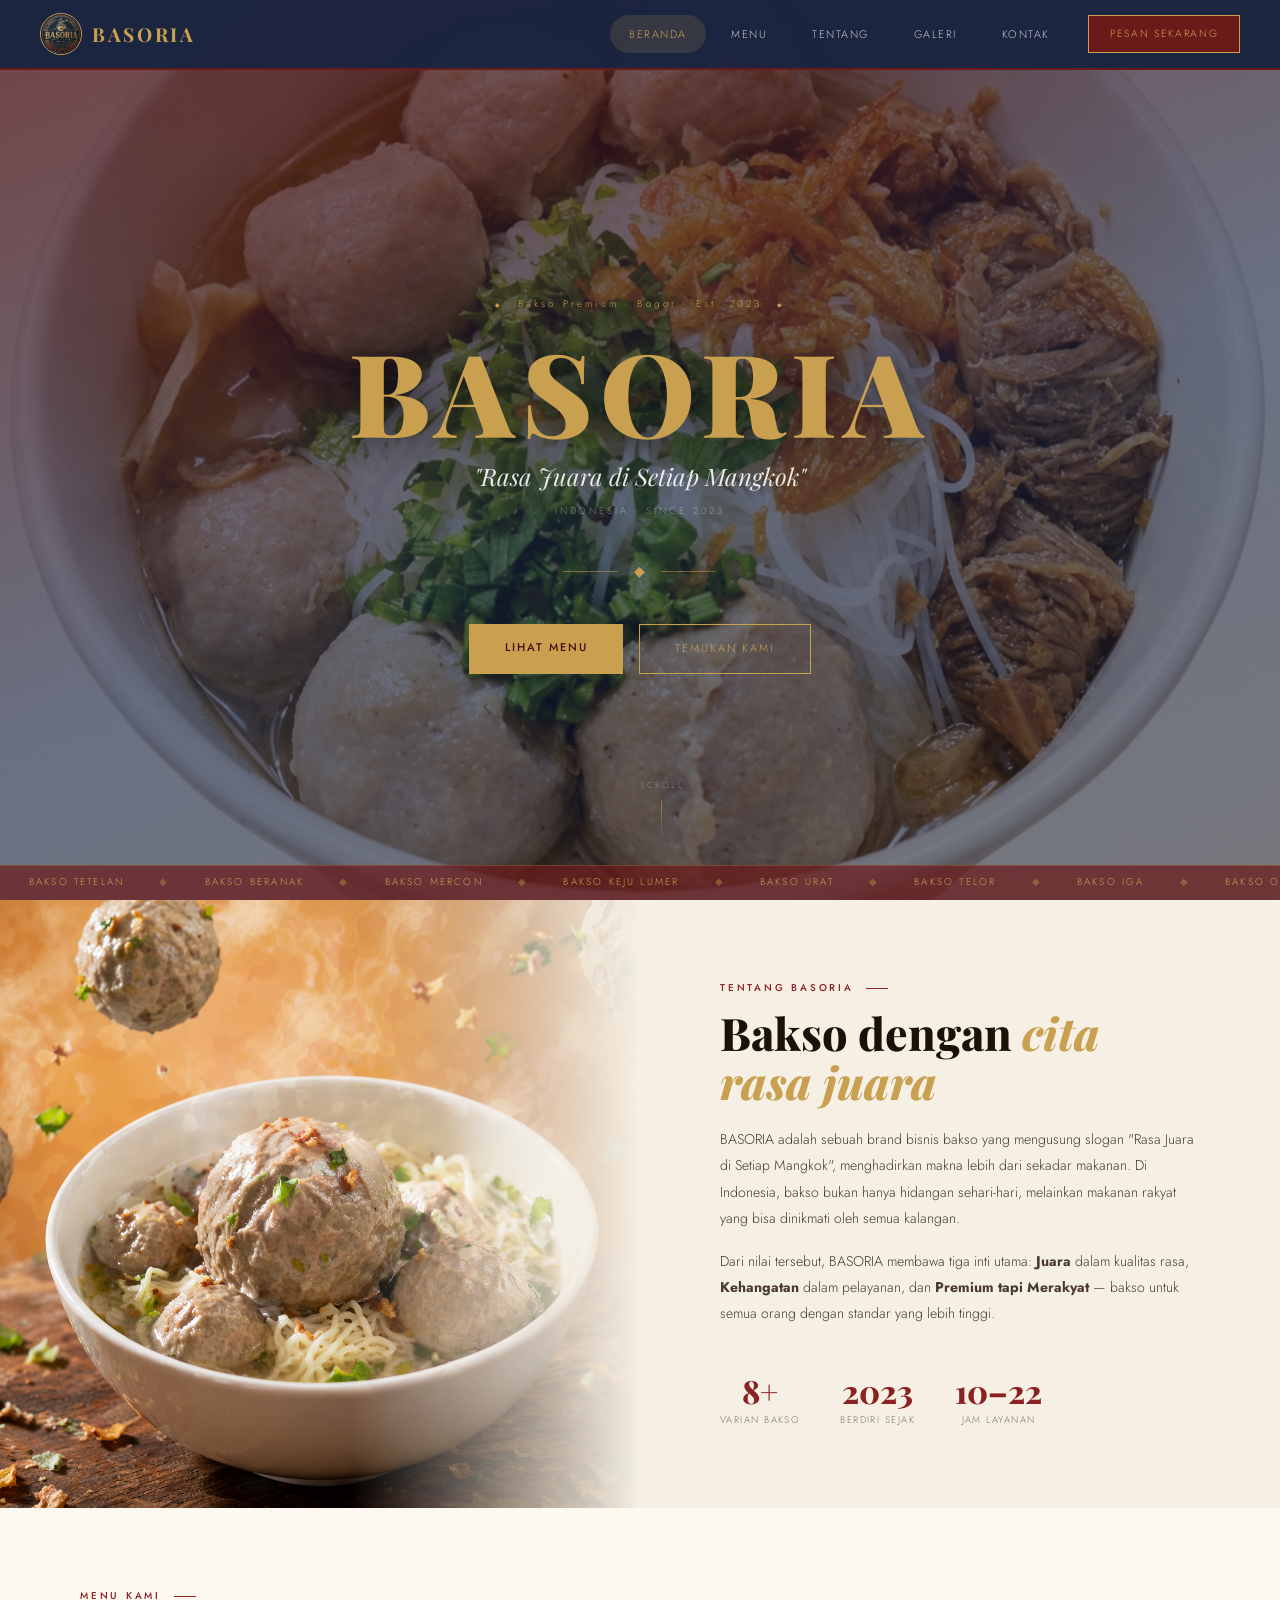
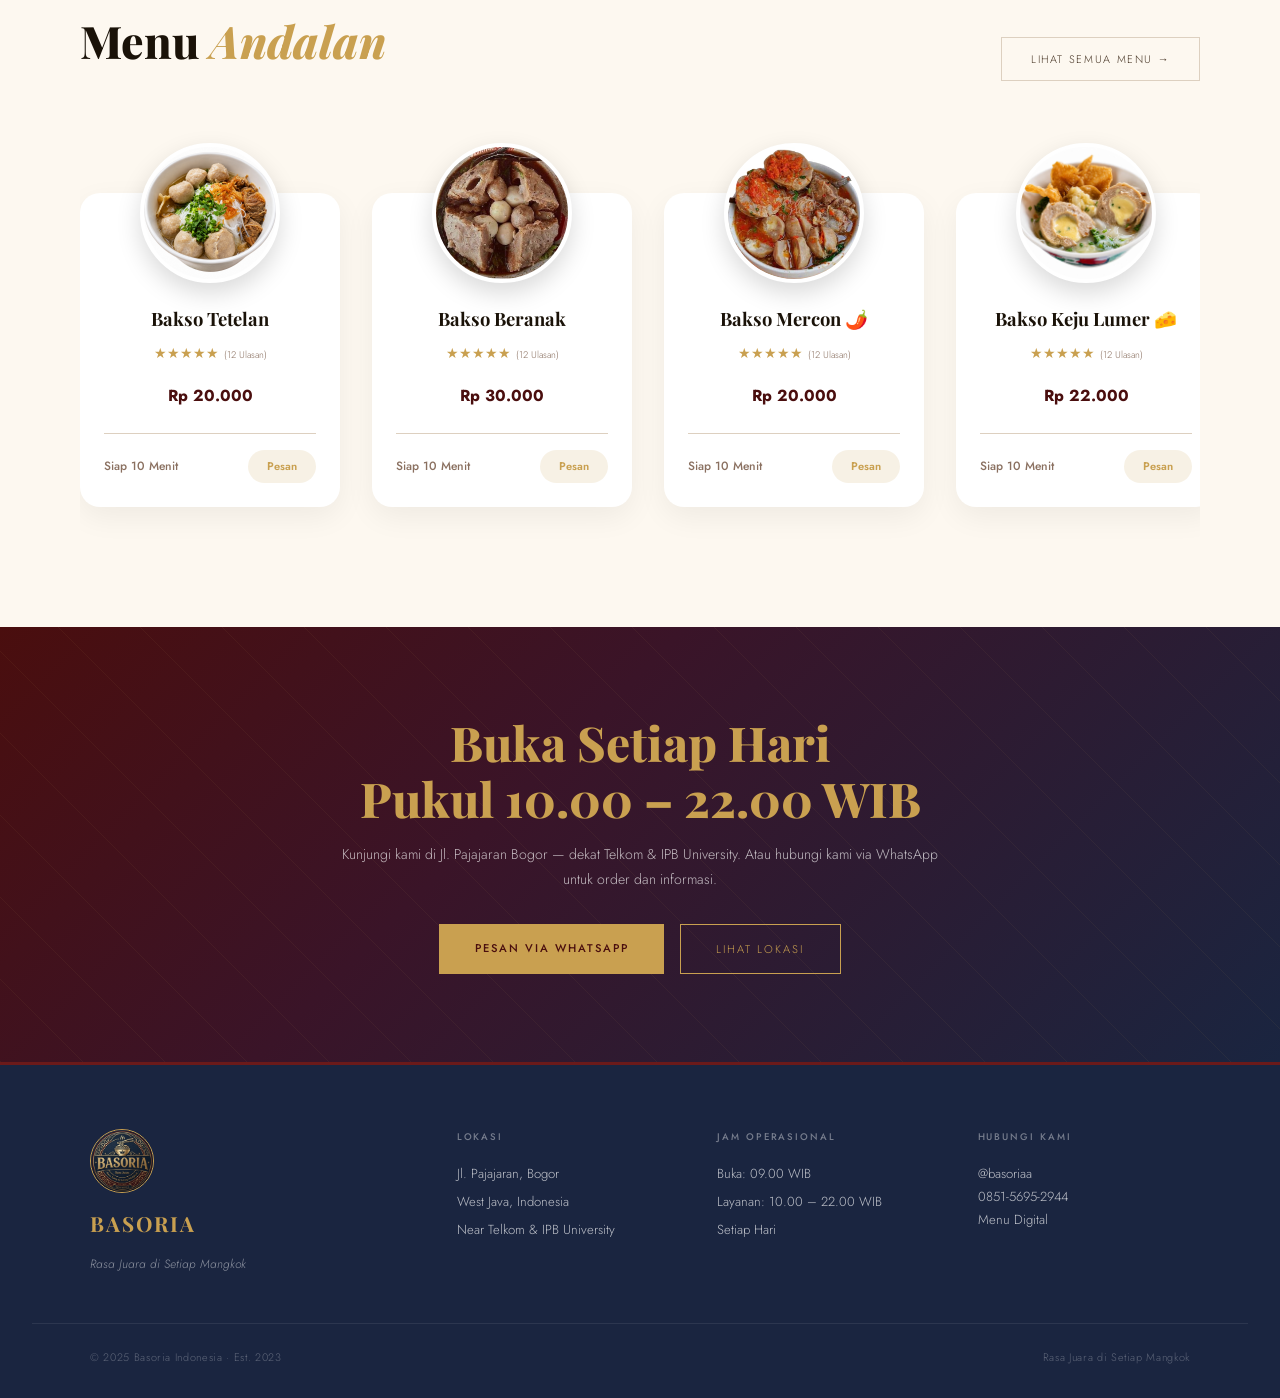
==== commit 911df29f: "feat: add gallery page with image assets and implement dynamic path resolution for admin scripts" ====
--- a/index.html
+++ b/index.html
@@ -92,7 +92,7 @@
   <div class="about-strip">
     <!-- Kiri: foto suasana (gambar ke-2 = 23.png) -->
     <div class="about-strip-img">
-      <img src="public/header menu menu/beranda_tentang.PNG" alt="Suasana Basoria">
+      <img src="public/header menu menu/beranda.PNG" alt="Suasana Basoria">
       <div class="about-strip-img-overlay"></div>
     </div>
     <!-- Kanan: teks -->
